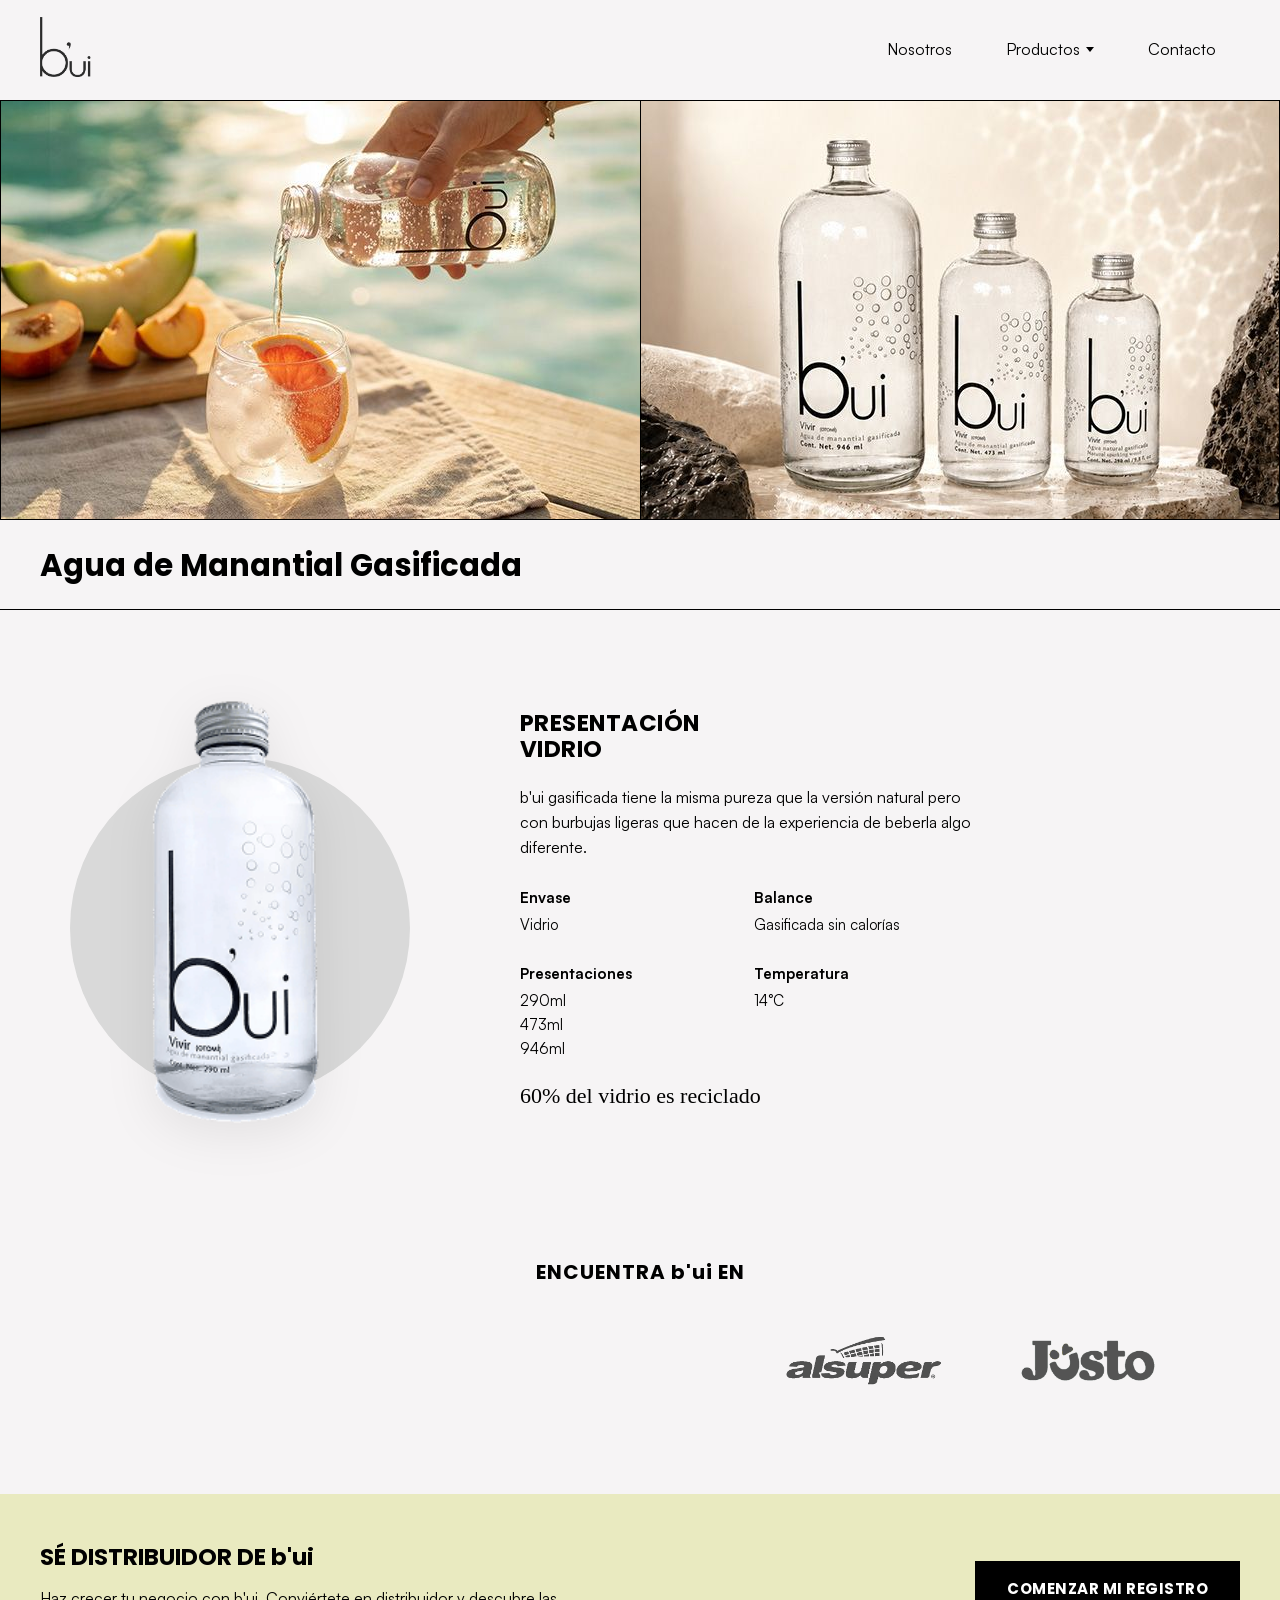
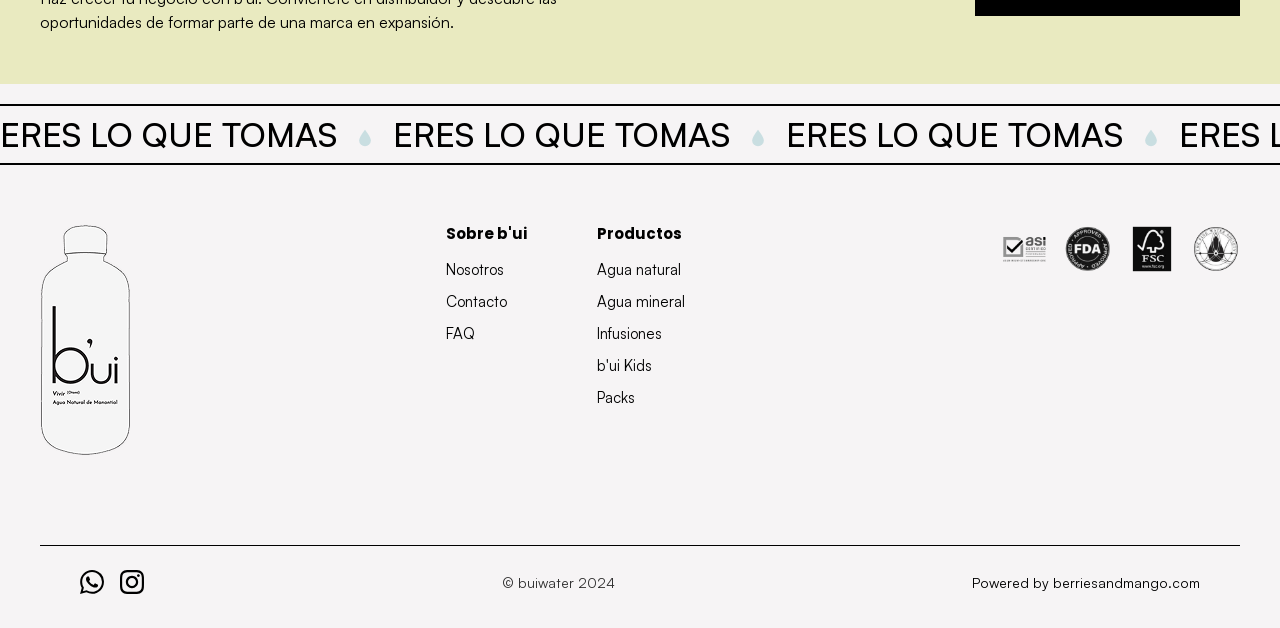
==== agua-gasificada.html @ 542ae2e7 "Show Sobre b'ui tasting-note photos side by side in portrait on mobile The two 2:3 photos were stack" ====
<!DOCTYPE html>
<html lang="es">
<head>
    <meta charset="UTF-8">
    <meta name="viewport" content="width=device-width, initial-scale=1.0">
    <title>AGUA DE MANANTIAL GASIFICADA | B'UI</title>

    <meta name="description" content="Agua de manantial gasificada b'ui: la misma pureza que la versión natural, con burbujas ligeras.">
    <meta name="author" content="Rodney Parker">

    <link rel="icon" href="./favicon.ico" sizes="any">
    <link rel="icon" type="image/png" href="./favicon.png" sizes="32x32">
    <link rel="apple-touch-icon" href="./apple-touch-icon.png">
    <link rel="preconnect" href="https://fonts.googleapis.com">
    <link rel="preconnect" href="https://fonts.gstatic.com" crossorigin>
    <link rel="stylesheet" href="https://fonts.googleapis.com/css2?family=Josefin+Sans:wght@400;500;600;700&family=Poppins:wght@400;500;600;700&family=Homemade+Apple&display=swap">
    <link rel="stylesheet" href="styles.css?v=20261008b">
    <script src="assets/scripts/index.js" defer></script>
    <script src="assets/scripts/preload-media.js" defer></script>
    <script src="assets/scripts/reveal.js" defer></script>
    <script src="assets/scripts/forms.js" defer></script>
    <script src="assets/scripts/product-page.js" defer></script>
</head>
<body data-product="agua-gasificada">
    <header class="header">
        <div class="header__content">
            <div class="header__left">
                <a href="index.html"><img src="assets/images/logo.png" alt="BUI Logo" class="header__logo"></a>
            </div>
            <nav class="header__nav">
                <ul class="header__nav-list">
                    <li class="header__nav-item"><a href="sobre-bui.html" class="header__nav-link">Nosotros</a></li>
                    <li class="header__nav-item header__nav-item--dropdown">
                        <button type="button" class="header__nav-link header__nav-link--dropdown" aria-expanded="false" aria-haspopup="true" aria-controls="productos-submenu">
                            Productos
                            <span class="header__nav-caret" aria-hidden="true"></span>
                        </button>
                        <ul class="header__submenu" id="productos-submenu">
                            <li class="header__submenu-item">
                                <a href="agua-natural.html" class="header__submenu-link">Agua natural</a>
                            </li>
                            <li class="header__submenu-item">
                                <a href="agua-gasificada.html" class="header__submenu-link">Agua gasificada</a>
                            </li>
                            <li class="header__submenu-item">
                                <a href="infusiones.html" class="header__submenu-link">Infusiones</a>
                            </li>
                            <li class="header__submenu-item">
                                <a href="kids.html" class="header__submenu-link">b'ui Kids</a>
                            </li>
                            <li class="header__submenu-item">
                                <a href="packs.html" class="header__submenu-link">Packs</a>
                            </li>
                        </ul>
                    </li>
                    <li class="header__nav-item"><a href="contacto.html" class="header__nav-link">Contacto</a></li>
                </ul>
                <button class="header__hamburger" aria-label="Toggle menu">
                    <span class="header__hamburger-line"></span>
                    <span class="header__hamburger-line"></span>
                    <span class="header__hamburger-line"></span>
                </button>
            </nav>
            <div class="header__right">
                <button class="header__language-switcher">
                    <span class="header__flag">🇪🇸</span>
                    <span class="header__lang-text">ESP</span>
                </button>
            </div>
        </div>
    </header>

    <section class="producto-hero producto-hero--equal">
        <div class="producto-hero__panel">
            <img src="assets/images/agua-gasificada-hero-1.jpg" alt="Burbujas de agua gasificada b'ui" class="producto-hero__image" fetchpriority="high" decoding="async">
        </div>
        <div class="producto-hero__panel producto-hero__panel--right">
            <img src="assets/images/agua-gasificada-hero-2.jpg" alt="Botella b'ui agua gasificada sobre roca" class="producto-hero__image">
        </div>
    </section>

    <div class="producto-titlebar">
        <h1 class="producto-titlebar__title">Agua de Manantial Gasificada</h1>
    </div>

    <!-- Tabs only rendered when product has 2+ presentaciones in JSON -->
    <div class="producto-tabs" role="tablist" aria-label="Presentaciones" hidden></div>

    <section class="producto-presentacion" data-product="agua-gasificada">
        <div class="producto-presentacion__media">
            <div class="producto-presentacion__circle" aria-hidden="true"></div>
            <img src="assets/images/agua-gasificada.png" alt="Botella b'ui agua gasificada" class="producto-presentacion__image">
        </div>
        <div class="producto-presentacion__content">
            <h2 class="producto-presentacion__title">Presentación<br>Vidrio</h2>
            <div data-presentacion-paragraphs>
                <p class="producto-presentacion__paragraph">b'ui gasificada tiene la misma pureza que la versión natural pero con burbujas ligeras que hacen de la experiencia de beberla algo diferente.</p>
            </div>
            <div class="producto-presentacion__specs" data-presentacion-specs>
                <div>
                    <p class="producto-presentacion__spec-label">Envase</p>
                    <p class="producto-presentacion__spec-value">Vidrio</p>
                </div>
                <div>
                    <p class="producto-presentacion__spec-label">Balance</p>
                    <p class="producto-presentacion__spec-value">Gasificada sin calorías</p>
                </div>
                <div>
                    <p class="producto-presentacion__spec-label">Presentaciones</p>
                    <p class="producto-presentacion__spec-value">290ml<br>473ml<br>946ml</p>
                </div>
                <div>
                    <p class="producto-presentacion__spec-label">Temperatura</p>
                    <p class="producto-presentacion__spec-value">14°C</p>
                </div>
            </div>
            <p class="producto-presentacion__note">60% del vidrio es reciclado</p>
        </div>
    </section>

    <section class="producto-encuentra">
        <h2 class="producto-encuentra__title">Encuentra <span class="bui-lowercase">b'ui</span> en</h2>
        <div class="producto-encuentra__logos">
            </div>
    </section>

    <section class="distribuidor">
        <div class="distribuidor__content">
            <div class="distribuidor__text">
                <h2 class="distribuidor__title">SÉ DISTRIBUIDOR DE b'ui</h2>
                <p class="distribuidor__subtitle">Haz crecer tu negocio con b'ui. Conviértete en distribuidor y descubre las oportunidades de formar parte de una marca en expansión.</p>
            </div>
            <button type="button" class="distribuidor__button" data-open-distribuidor>COMENZAR MI REGISTRO</button>
        </div>
    </section>

    <div class="distribuidor-panel" id="distribuidorPanel" aria-hidden="true">
        <div class="distribuidor-panel__backdrop" data-close-distribuidor></div>
        <div class="distribuidor-panel__sheet" role="dialog" aria-modal="true">
            <button type="button" class="distribuidor-panel__close" data-close-distribuidor aria-label="Cerrar">
                <svg width="24" height="24" viewBox="0 0 24 24" fill="none" aria-hidden="true">
                    <path d="M6 6l12 12M18 6L6 18" stroke="currentColor" stroke-width="1.5" stroke-linecap="round"/>
                </svg>
            </button>
            <section class="sobre-distribuidor" id="contacto">
                <div class="sobre-distribuidor__content">
                    <div class="sobre-distribuidor__text">
                        <p class="sobre-distribuidor__paragraph">Envía este formulario y un miembro de nuestro equipo te contactará.</p>
                    </div>
                    <form class="sobre-distribuidor__form" data-form-type="distribuidor" action="/api/contact" method="POST">
                        <div class="sobre-distribuidor__field sobre-distribuidor__field--trap" aria-hidden="true">
                            <label for="distribuidorWebsite">No llenar</label>
                            <input type="text" id="distribuidorWebsite" name="website" tabindex="-1" autocomplete="off">
                        </div>
                        <div class="sobre-distribuidor__form-grid">
                            <div class="sobre-distribuidor__field">
                                <input type="text" placeholder="Nombre" name="nombre" required>
                            </div>
                            <div class="sobre-distribuidor__field">
                                <input type="text" placeholder="Apellido" name="apellido">
                            </div>
                            <div class="sobre-distribuidor__field">
                                <input type="tel" placeholder="Teléfono" name="telefono">
                            </div>
                            <div class="sobre-distribuidor__field">
                                <input type="email" placeholder="Correo Electrónico" name="correo" required>
                            </div>
                            <div class="sobre-distribuidor__field sobre-distribuidor__field--full">
                                <input type="text" placeholder="Nombre de tu empresa" name="empresa">
                            </div>
                            <div class="sobre-distribuidor__field sobre-distribuidor__field--full">
                                <textarea placeholder="Mensaje" name="mensaje" rows="1"></textarea>
                            </div>
                        </div>
                        <button type="submit" class="sobre-distribuidor__submit">ENVIAR</button>
                        <p class="sobre-distribuidor__status" role="status" aria-live="polite"></p>
                    </form>
                </div>
            </section>
        </div>
    </div>

    <section class="marquee">
        <div class="marquee__content">
            <span class="marquee__text">ERES LO QUE TOMAS<span class="marquee__sep"><svg class="marquee__drop" viewBox="0 0 24 24" aria-hidden="true" focusable="false"><path d="M12 2C12 2 5 10.5 5 15a7 7 0 0 0 14 0C19 10.5 12 2 12 2z"/></svg></span>ERES LO QUE TOMAS<span class="marquee__sep"><svg class="marquee__drop" viewBox="0 0 24 24" aria-hidden="true" focusable="false"><path d="M12 2C12 2 5 10.5 5 15a7 7 0 0 0 14 0C19 10.5 12 2 12 2z"/></svg></span>ERES LO QUE TOMAS<span class="marquee__sep"><svg class="marquee__drop" viewBox="0 0 24 24" aria-hidden="true" focusable="false"><path d="M12 2C12 2 5 10.5 5 15a7 7 0 0 0 14 0C19 10.5 12 2 12 2z"/></svg></span>ERES LO QUE TOMAS<span class="marquee__sep"><svg class="marquee__drop" viewBox="0 0 24 24" aria-hidden="true" focusable="false"><path d="M12 2C12 2 5 10.5 5 15a7 7 0 0 0 14 0C19 10.5 12 2 12 2z"/></svg></span>ERES LO QUE TOMAS<span class="marquee__sep"><svg class="marquee__drop" viewBox="0 0 24 24" aria-hidden="true" focusable="false"><path d="M12 2C12 2 5 10.5 5 15a7 7 0 0 0 14 0C19 10.5 12 2 12 2z"/></svg></span>ERES LO QUE TOMAS<span class="marquee__sep"><svg class="marquee__drop" viewBox="0 0 24 24" aria-hidden="true" focusable="false"><path d="M12 2C12 2 5 10.5 5 15a7 7 0 0 0 14 0C19 10.5 12 2 12 2z"/></svg></span></span>
            <span class="marquee__text">ERES LO QUE TOMAS<span class="marquee__sep"><svg class="marquee__drop" viewBox="0 0 24 24" aria-hidden="true" focusable="false"><path d="M12 2C12 2 5 10.5 5 15a7 7 0 0 0 14 0C19 10.5 12 2 12 2z"/></svg></span>ERES LO QUE TOMAS<span class="marquee__sep"><svg class="marquee__drop" viewBox="0 0 24 24" aria-hidden="true" focusable="false"><path d="M12 2C12 2 5 10.5 5 15a7 7 0 0 0 14 0C19 10.5 12 2 12 2z"/></svg></span>ERES LO QUE TOMAS<span class="marquee__sep"><svg class="marquee__drop" viewBox="0 0 24 24" aria-hidden="true" focusable="false"><path d="M12 2C12 2 5 10.5 5 15a7 7 0 0 0 14 0C19 10.5 12 2 12 2z"/></svg></span>ERES LO QUE TOMAS<span class="marquee__sep"><svg class="marquee__drop" viewBox="0 0 24 24" aria-hidden="true" focusable="false"><path d="M12 2C12 2 5 10.5 5 15a7 7 0 0 0 14 0C19 10.5 12 2 12 2z"/></svg></span>ERES LO QUE TOMAS<span class="marquee__sep"><svg class="marquee__drop" viewBox="0 0 24 24" aria-hidden="true" focusable="false"><path d="M12 2C12 2 5 10.5 5 15a7 7 0 0 0 14 0C19 10.5 12 2 12 2z"/></svg></span>ERES LO QUE TOMAS<span class="marquee__sep"><svg class="marquee__drop" viewBox="0 0 24 24" aria-hidden="true" focusable="false"><path d="M12 2C12 2 5 10.5 5 15a7 7 0 0 0 14 0C19 10.5 12 2 12 2z"/></svg></span></span>
        </div>
    </section>

    <footer class="footer">
        <div class="footer__grid">
            <div class="footer__bottle">
                <a href="index.html" aria-label="Ir al inicio"><img src="assets/images/botella.png" alt="BUI Water Bottle" class="footer__bottle-image"></a>
            </div>

            <div class="footer__nav-container">
                <div class="footer__nav-col">
                    <h4 class="footer__nav-heading">Sobre b'ui</h4>
                    <nav class="footer__nav">
                        <a href="sobre-bui.html" class="footer__nav-link">Nosotros</a>
                        <a href="contacto.html" class="footer__nav-link">Contacto</a>
                        <a href="contacto.html#faq" class="footer__nav-link">FAQ</a>
                    </nav>
                </div>
                <div class="footer__nav-col">
                    <h4 class="footer__nav-heading">Productos</h4>
                    <nav class="footer__nav">
                        <a href="agua-natural.html" class="footer__nav-link">Agua natural</a>
                        <a href="agua-gasificada.html" class="footer__nav-link">Agua mineral</a>
                        <a href="infusiones.html" class="footer__nav-link">Infusiones</a>
                        <a href="kids.html" class="footer__nav-link">b'ui Kids</a>
                        <a href="packs.html" class="footer__nav-link">Packs</a>
                    </nav>
                </div>
            </div>

            <div class="footer__gallery-container">
                <div class="footer__gallery">
                    <img src="assets/images/asi.png" alt="Logotipo ASI" class="footer__gallery-image">
                    <img src="assets/images/fda.png" alt="Logotipo FDA" class="footer__gallery-image">
                    <img src="assets/images/fsc.png" alt="Logotipo FSC" class="footer__gallery-image">
                    <img src="assets/images/fws.png" alt="Logotipo fws" class="footer__gallery-image">
                </div>
            </div>

            <div class="footer__bottom">
                <div class="footer__social">
                    <a href="https://wa.me/525610151213" class="footer__social-link" aria-label="WhatsApp">
                        <svg class="footer__social-icon" viewBox="0 0 24 24" fill="currentColor">
                            <path d="M17.472 14.382c-.297-.149-1.758-.867-2.03-.967-.273-.099-.471-.148-.67.15-.197.297-.767.966-.94 1.164-.173.199-.347.223-.644.075-.297-.15-1.255-.463-2.39-1.475-.883-.788-1.48-1.761-1.653-2.059-.173-.297-.018-.458.13-.606.134-.133.298-.347.446-.52.149-.174.198-.298.298-.497.099-.198.05-.371-.025-.52-.075-.149-.669-1.612-.916-2.207-.242-.579-.487-.5-.669-.51-.173-.008-.371-.01-.57-.01-.198 0-.52.074-.792.372-.272.297-1.04 1.016-1.04 2.479 0 1.462 1.065 2.875 1.213 3.074.149.198 2.096 3.2 5.077 4.487.709.306 1.262.489 1.694.625.712.227 1.36.195 1.871.118.571-.085 1.758-.719 2.006-1.413.248-.694.248-1.289.173-1.413-.074-.124-.272-.198-.57-.347m-5.421 7.403h-.004a9.87 9.87 0 01-5.031-1.378l-.361-.214-3.741.982.998-3.648-.235-.374a9.86 9.86 0 01-1.51-5.26c.001-5.45 4.436-9.884 9.888-9.884 2.64 0 5.122 1.03 6.988 2.898a9.825 9.825 0 012.893 6.994c-.003 5.45-4.437 9.884-9.885 9.884m8.413-18.297A11.815 11.815 0 0012.05 0C5.495 0 .16 5.335.157 11.892c0 2.096.547 4.142 1.588 5.945L.057 24l6.305-1.654a11.882 11.882 0 005.683 1.448h.005c6.554 0 11.89-5.335 11.893-11.893A11.821 11.821 0 0020.905 3.488"/>
                        </svg>
                    </a>
                    <a href="https://instagram.com/buiwater" class="footer__social-link" aria-label="Instagram">
                        <svg class="footer__social-icon" viewBox="0 0 24 24" fill="currentColor">
                            <path d="M12 2.163c3.204 0 3.584.012 4.85.07 3.252.148 4.771 1.691 4.919 4.919.058 1.265.069 1.645.069 4.849 0 3.205-.012 3.584-.069 4.849-.149 3.225-1.664 4.771-4.919 4.919-1.266.058-1.644.07-4.85.07-3.204 0-3.584-.012-4.849-.07-3.26-.149-4.771-1.699-4.919-4.92-.058-1.265-.07-1.644-.07-4.849 0-3.204.013-3.583.07-4.849.149-3.227 1.664-4.771 4.919-4.919 1.266-.057 1.645-.069 4.849-.069zm0-2.163c-3.259 0-3.667.014-4.947.072-4.358.2-6.78 2.618-6.98 6.98-.059 1.281-.073 1.689-.073 4.948 0 3.259.014 3.668.072 4.948.2 4.358 2.618 6.78 6.98 6.98 1.281.058 1.689.072 4.948.072 3.259 0 3.668-.014 4.948-.072 4.354-.2 6.782-2.618 6.979-6.98.059-1.28.073-1.689.073-4.948 0-3.259-.014-3.667-.072-4.947-.196-4.354-2.617-6.78-6.979-6.98-1.281-.059-1.69-.073-4.949-.073zm0 5.838c-3.403 0-6.162 2.759-6.162 6.162s2.759 6.163 6.162 6.163 6.162-2.759 6.162-6.163c0-3.403-2.759-6.162-6.162-6.162zm0 10.162c-2.209 0-4-1.79-4-4 0-2.209 1.791-4 4-4s4 1.791 4 4c0 2.21-1.791 4-4 4zm6.406-11.845c-.796 0-1.441.645-1.441 1.44s.645 1.44 1.441 1.44c.795 0 1.439-.645 1.439-1.44s-.644-1.44-1.439-1.44z"/>
                        </svg>
                    </a>
                </div>
                <span class="footer__copyright">© buiwater 2024</span>
                <a href="https://berriesandmango.com" class="footer__privacy-link" target="_blank" rel="noopener">Powered by berriesandmango.com</a>
            </div>
        </div>
    </footer>

</body>
</html>
---- styles.css ----
@import url("assets/fonts/fonts.css?v=20261008b");
@import url("assets/blocks/loader.css?v=20261008b");
@import url("assets/blocks/page.css?v=20261008b");
@import url("assets/blocks/header.css?v=20261008b");
@import url("assets/blocks/hero.css?v=20261008b");
@import url("assets/blocks/marquee.css?v=20261008b");
@import url("assets/blocks/presentaciones.css?v=20261008b");
@import url("assets/blocks/categorias.css?v=20261008b");
@import url("assets/blocks/conoce.css?v=20261008b");
@import url("assets/blocks/propiedades.css?v=20261008b");
@import url("assets/blocks/productos.css?v=20261008b");
@import url("assets/blocks/showcase.css?v=20261008b");
@import url("assets/blocks/encuentra.css?v=20261008b");
@import url("assets/blocks/distribuidor.css?v=20261008b");
@import url("assets/blocks/tagline.css?v=20261008b");
@import url("assets/blocks/sobre.css?v=20261008b");
@import url("assets/blocks/producto.css?v=20261008b");
@import url("assets/blocks/kids.css?v=20261008b");
@import url("assets/blocks/contacto.css?v=20261008b");
@import url("assets/blocks/footer.css?v=20261008b");
/* Load last: titles Poppins, body/UI Josefin (menu) */
@import url("assets/blocks/typography.css?v=20261008b");
@import url("assets/blocks/reveal.css?v=20261008b");
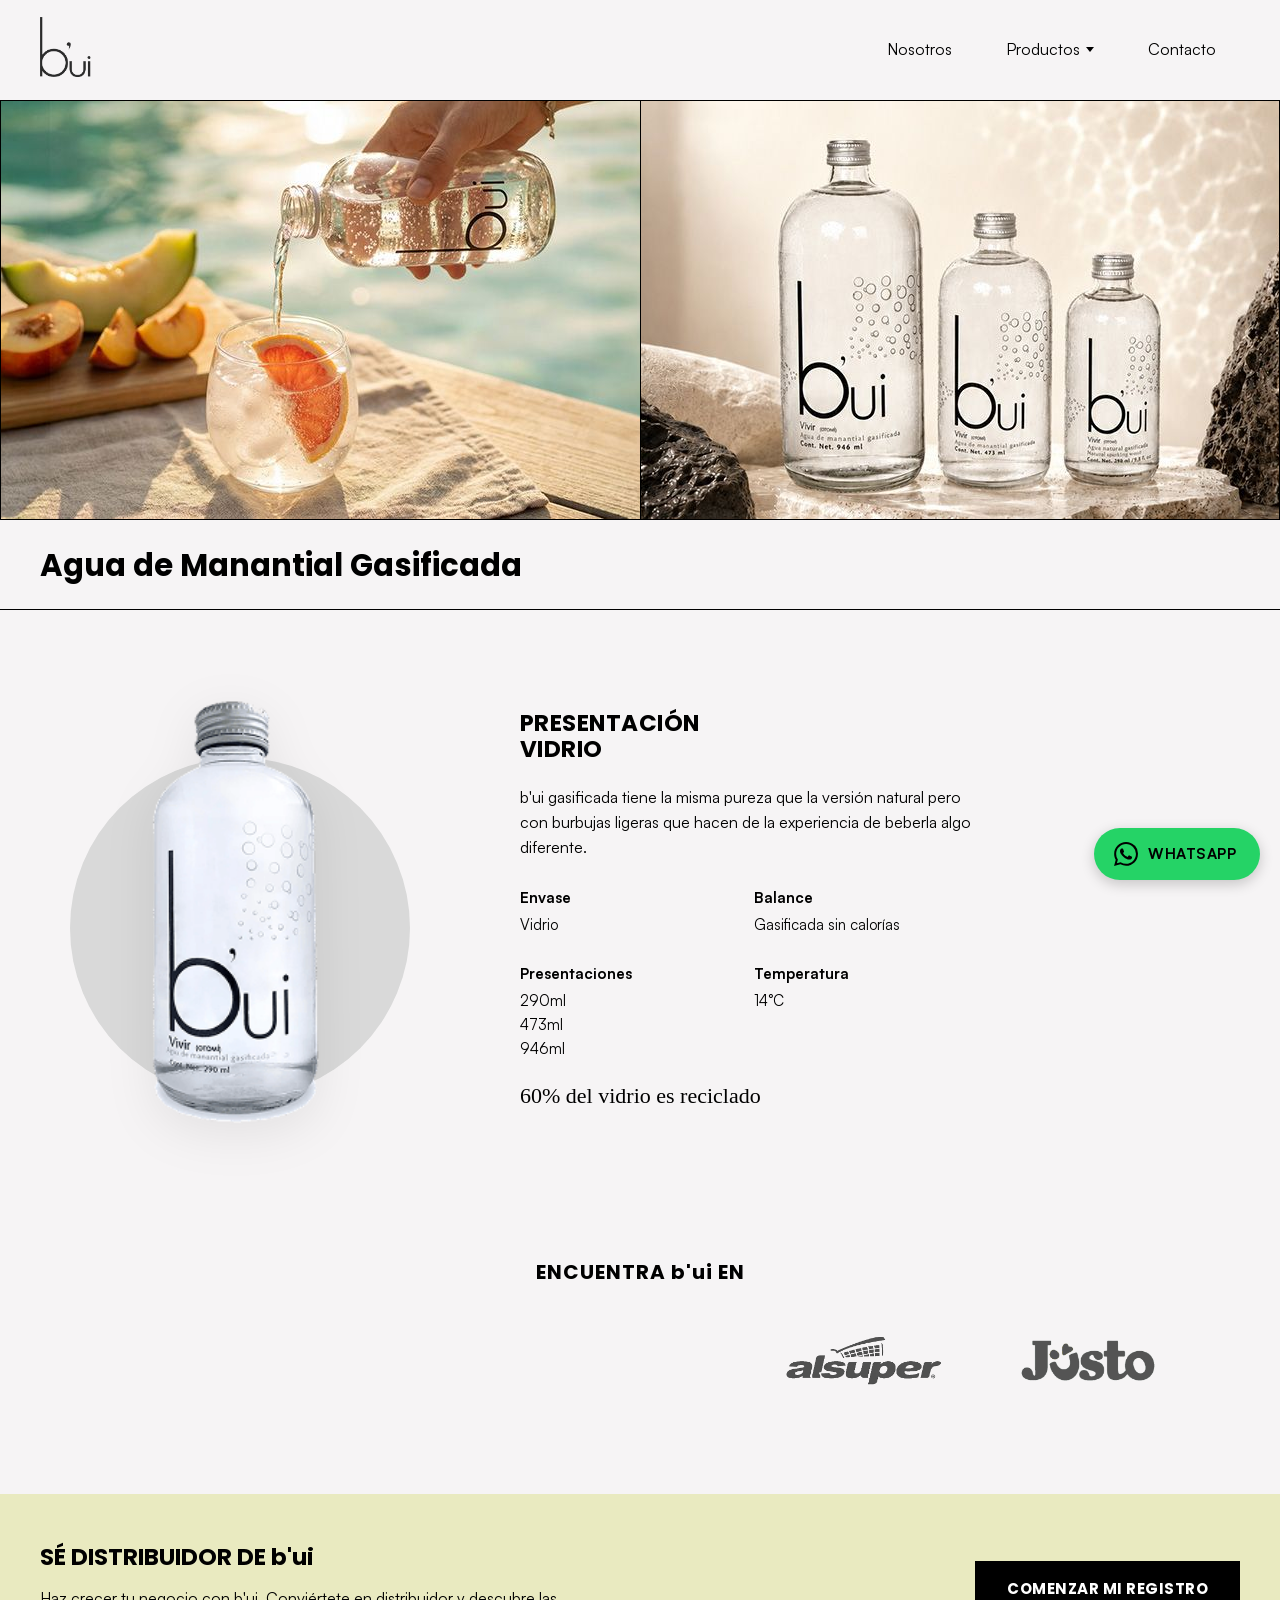
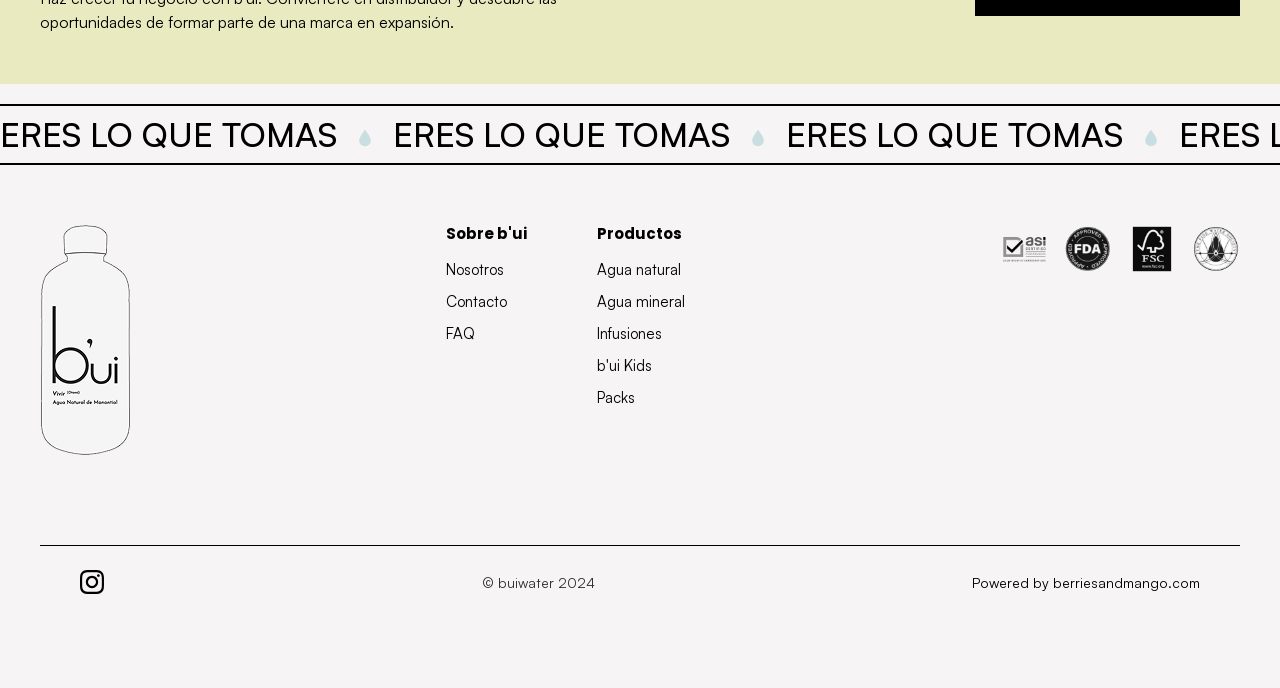
==== commit 4e8f03f1: "Add floating WhatsApp button on all pages, drop it from the footer Round on mobile (<=768px), pill-s" ====
--- a/agua-gasificada.html
+++ b/agua-gasificada.html
@@ -14,7 +14,7 @@
     <link rel="preconnect" href="https://fonts.googleapis.com">
     <link rel="preconnect" href="https://fonts.gstatic.com" crossorigin>
     <link rel="stylesheet" href="https://fonts.googleapis.com/css2?family=Josefin+Sans:wght@400;500;600;700&family=Poppins:wght@400;500;600;700&family=Homemade+Apple&display=swap">
-    <link rel="stylesheet" href="styles.css?v=20261008b">
+    <link rel="stylesheet" href="styles.css?v=20261008e">
     <script src="assets/scripts/index.js" defer></script>
     <script src="assets/scripts/preload-media.js" defer></script>
     <script src="assets/scripts/reveal.js" defer></script>
@@ -225,11 +225,6 @@
 
             <div class="footer__bottom">
                 <div class="footer__social">
-                    <a href="https://wa.me/525610151213" class="footer__social-link" aria-label="WhatsApp">
-                        <svg class="footer__social-icon" viewBox="0 0 24 24" fill="currentColor">
-                            <path d="M17.472 14.382c-.297-.149-1.758-.867-2.03-.967-.273-.099-.471-.148-.67.15-.197.297-.767.966-.94 1.164-.173.199-.347.223-.644.075-.297-.15-1.255-.463-2.39-1.475-.883-.788-1.48-1.761-1.653-2.059-.173-.297-.018-.458.13-.606.134-.133.298-.347.446-.52.149-.174.198-.298.298-.497.099-.198.05-.371-.025-.52-.075-.149-.669-1.612-.916-2.207-.242-.579-.487-.5-.669-.51-.173-.008-.371-.01-.57-.01-.198 0-.52.074-.792.372-.272.297-1.04 1.016-1.04 2.479 0 1.462 1.065 2.875 1.213 3.074.149.198 2.096 3.2 5.077 4.487.709.306 1.262.489 1.694.625.712.227 1.36.195 1.871.118.571-.085 1.758-.719 2.006-1.413.248-.694.248-1.289.173-1.413-.074-.124-.272-.198-.57-.347m-5.421 7.403h-.004a9.87 9.87 0 01-5.031-1.378l-.361-.214-3.741.982.998-3.648-.235-.374a9.86 9.86 0 01-1.51-5.26c.001-5.45 4.436-9.884 9.888-9.884 2.64 0 5.122 1.03 6.988 2.898a9.825 9.825 0 012.893 6.994c-.003 5.45-4.437 9.884-9.885 9.884m8.413-18.297A11.815 11.815 0 0012.05 0C5.495 0 .16 5.335.157 11.892c0 2.096.547 4.142 1.588 5.945L.057 24l6.305-1.654a11.882 11.882 0 005.683 1.448h.005c6.554 0 11.89-5.335 11.893-11.893A11.821 11.821 0 0020.905 3.488"/>
-                        </svg>
-                    </a>
                     <a href="https://instagram.com/buiwater" class="footer__social-link" aria-label="Instagram">
                         <svg class="footer__social-icon" viewBox="0 0 24 24" fill="currentColor">
                             <path d="M12 2.163c3.204 0 3.584.012 4.85.07 3.252.148 4.771 1.691 4.919 4.919.058 1.265.069 1.645.069 4.849 0 3.205-.012 3.584-.069 4.849-.149 3.225-1.664 4.771-4.919 4.919-1.266.058-1.644.07-4.85.07-3.204 0-3.584-.012-4.849-.07-3.26-.149-4.771-1.699-4.919-4.92-.058-1.265-.07-1.644-.07-4.849 0-3.204.013-3.583.07-4.849.149-3.227 1.664-4.771 4.919-4.919 1.266-.057 1.645-.069 4.849-.069zm0-2.163c-3.259 0-3.667.014-4.947.072-4.358.2-6.78 2.618-6.98 6.98-.059 1.281-.073 1.689-.073 4.948 0 3.259.014 3.668.072 4.948.2 4.358 2.618 6.78 6.98 6.98 1.281.058 1.689.072 4.948.072 3.259 0 3.668-.014 4.948-.072 4.354-.2 6.782-2.618 6.979-6.98.059-1.28.073-1.689.073-4.948 0-3.259-.014-3.667-.072-4.947-.196-4.354-2.617-6.78-6.979-6.98-1.281-.059-1.69-.073-4.949-.073zm0 5.838c-3.403 0-6.162 2.759-6.162 6.162s2.759 6.163 6.162 6.163 6.162-2.759 6.162-6.163c0-3.403-2.759-6.162-6.162-6.162zm0 10.162c-2.209 0-4-1.79-4-4 0-2.209 1.791-4 4-4s4 1.791 4 4c0 2.21-1.791 4-4 4zm6.406-11.845c-.796 0-1.441.645-1.441 1.44s.645 1.44 1.441 1.44c.795 0 1.439-.645 1.439-1.44s-.644-1.44-1.439-1.44z"/>
@@ -242,5 +237,10 @@
         </div>
     </footer>
 
+    <a class="wa-float" href="https://wa.me/525610151213?text=Hola%2C%20me%20gustar%C3%ADa%20recibir%20m%C3%A1s%20informaci%C3%B3n%20sobre%20b%27ui." target="_blank" rel="noopener" aria-label="Escríbenos por WhatsApp">
+        <svg class="wa-float__icon" viewBox="0 0 24 24" fill="currentColor" aria-hidden="true"><path d="M17.472 14.382c-.297-.149-1.758-.867-2.03-.967-.273-.099-.471-.148-.67.15-.197.297-.767.966-.94 1.164-.173.199-.347.223-.644.075-.297-.15-1.255-.463-2.39-1.475-.883-.788-1.48-1.761-1.653-2.059-.173-.297-.018-.458.13-.606.134-.133.298-.347.446-.52.149-.174.198-.298.298-.497.099-.198.05-.371-.025-.52-.075-.149-.669-1.612-.916-2.207-.242-.579-.487-.5-.669-.51-.173-.008-.371-.01-.57-.01-.198 0-.52.074-.792.372-.272.297-1.04 1.016-1.04 2.479 0 1.462 1.065 2.875 1.213 3.074.149.198 2.096 3.2 5.077 4.487.709.306 1.262.489 1.694.625.712.227 1.36.195 1.871.118.571-.085 1.758-.719 2.006-1.413.248-.694.248-1.289.173-1.413-.074-.124-.272-.198-.57-.347m-5.421 7.403h-.004a9.87 9.87 0 01-5.031-1.378l-.361-.214-3.741.982.998-3.648-.235-.374a9.86 9.86 0 01-1.51-5.26c.001-5.45 4.436-9.884 9.888-9.884 2.64 0 5.122 1.03 6.988 2.898a9.825 9.825 0 012.893 6.994c-.003 5.45-4.437 9.884-9.885 9.884m8.413-18.297A11.815 11.815 0 0012.05 0C5.495 0 .16 5.335.157 11.892c0 2.096.547 4.142 1.588 5.945L.057 24l6.305-1.654a11.882 11.882 0 005.683 1.448h.005c6.554 0 11.89-5.335 11.893-11.893A11.821 11.821 0 0020.905 3.488"/></svg>
+        <span class="wa-float__label">WHATSAPP</span>
+    </a>
+
 </body>
 </html>
--- a/styles.css
+++ b/styles.css
@@ -1,24 +1,25 @@
 
-@import url("assets/fonts/fonts.css?v=20261008b");
-@import url("assets/blocks/loader.css?v=20261008b");
-@import url("assets/blocks/page.css?v=20261008b");
-@import url("assets/blocks/header.css?v=20261008b");
-@import url("assets/blocks/hero.css?v=20261008b");
-@import url("assets/blocks/marquee.css?v=20261008b");
-@import url("assets/blocks/presentaciones.css?v=20261008b");
-@import url("assets/blocks/categorias.css?v=20261008b");
-@import url("assets/blocks/conoce.css?v=20261008b");
-@import url("assets/blocks/propiedades.css?v=20261008b");
-@import url("assets/blocks/productos.css?v=20261008b");
-@import url("assets/blocks/showcase.css?v=20261008b");
-@import url("assets/blocks/encuentra.css?v=20261008b");
-@import url("assets/blocks/distribuidor.css?v=20261008b");
-@import url("assets/blocks/tagline.css?v=20261008b");
-@import url("assets/blocks/sobre.css?v=20261008b");
-@import url("assets/blocks/producto.css?v=20261008b");
-@import url("assets/blocks/kids.css?v=20261008b");
-@import url("assets/blocks/contacto.css?v=20261008b");
-@import url("assets/blocks/footer.css?v=20261008b");
+@import url("assets/fonts/fonts.css?v=20261008e");
+@import url("assets/blocks/loader.css?v=20261008e");
+@import url("assets/blocks/page.css?v=20261008e");
+@import url("assets/blocks/header.css?v=20261008e");
+@import url("assets/blocks/hero.css?v=20261008e");
+@import url("assets/blocks/marquee.css?v=20261008e");
+@import url("assets/blocks/presentaciones.css?v=20261008e");
+@import url("assets/blocks/categorias.css?v=20261008e");
+@import url("assets/blocks/conoce.css?v=20261008e");
+@import url("assets/blocks/propiedades.css?v=20261008e");
+@import url("assets/blocks/productos.css?v=20261008e");
+@import url("assets/blocks/showcase.css?v=20261008e");
+@import url("assets/blocks/encuentra.css?v=20261008e");
+@import url("assets/blocks/distribuidor.css?v=20261008e");
+@import url("assets/blocks/tagline.css?v=20261008e");
+@import url("assets/blocks/sobre.css?v=20261008e");
+@import url("assets/blocks/producto.css?v=20261008e");
+@import url("assets/blocks/kids.css?v=20261008e");
+@import url("assets/blocks/contacto.css?v=20261008e");
+@import url("assets/blocks/footer.css?v=20261008e");
 /* Load last: titles Poppins, body/UI Josefin (menu) */
-@import url("assets/blocks/typography.css?v=20261008b");
-@import url("assets/blocks/reveal.css?v=20261008b");
+@import url("assets/blocks/typography.css?v=20261008e");
+@import url("assets/blocks/reveal.css?v=20261008e");
+@import url("assets/blocks/whatsapp.css?v=20261008e");
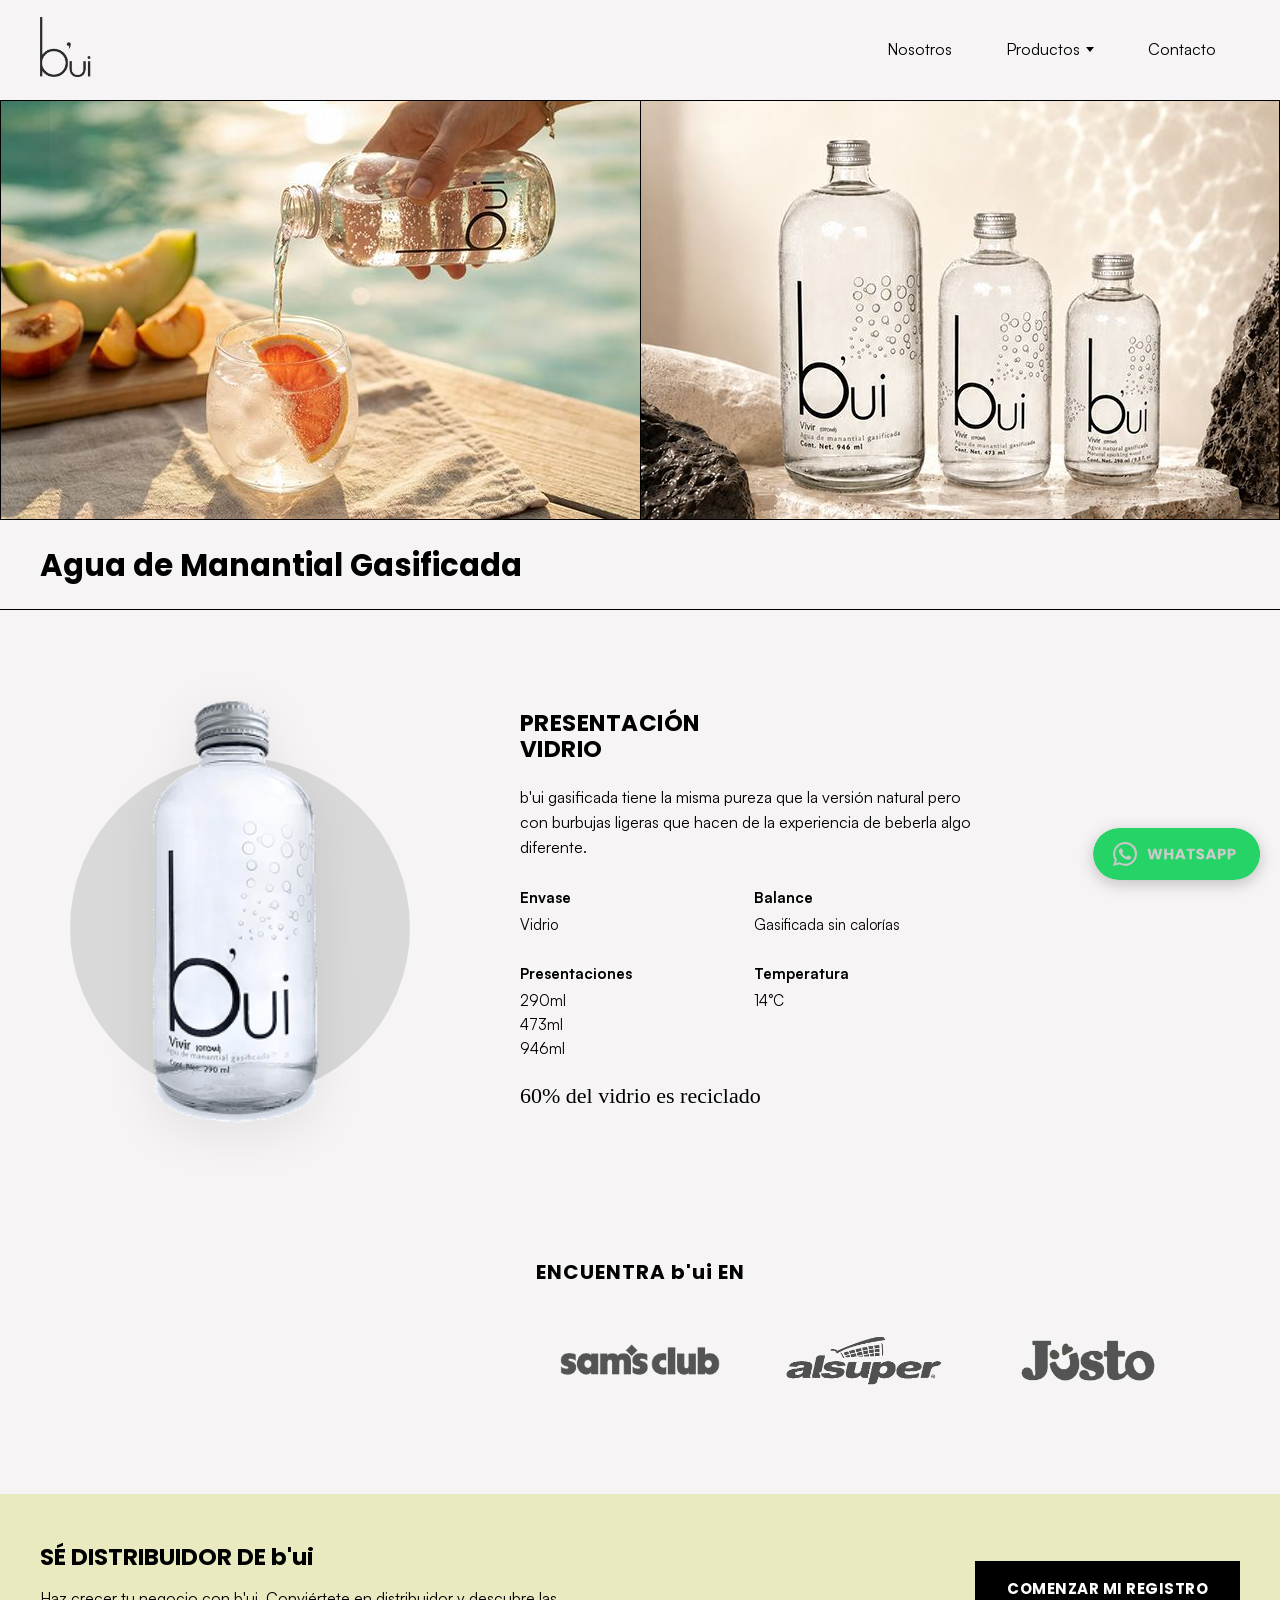
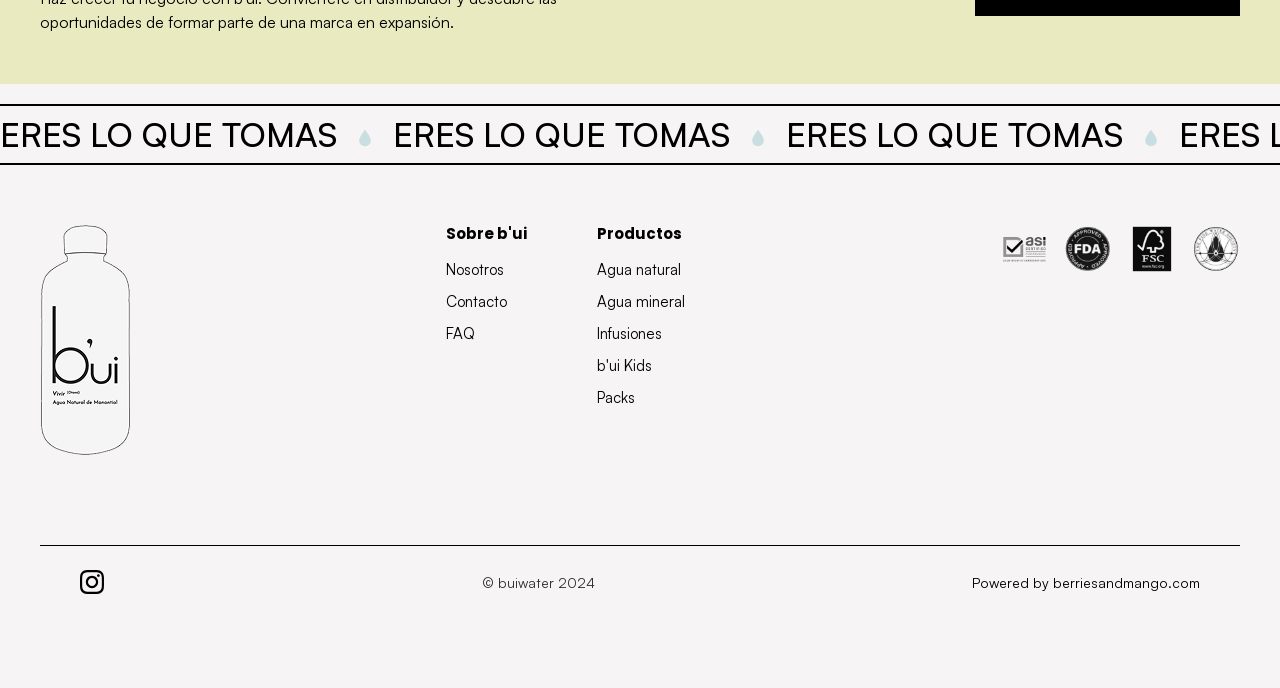
==== commit 6e9e4256: "Make the floating WhatsApp button's logo and label transparent Rebuilt the button as an SVG whose gr" ====
--- a/agua-gasificada.html
+++ b/agua-gasificada.html
@@ -14,7 +14,7 @@
     <link rel="preconnect" href="https://fonts.googleapis.com">
     <link rel="preconnect" href="https://fonts.gstatic.com" crossorigin>
     <link rel="stylesheet" href="https://fonts.googleapis.com/css2?family=Josefin+Sans:wght@400;500;600;700&family=Poppins:wght@400;500;600;700&family=Homemade+Apple&display=swap">
-    <link rel="stylesheet" href="styles.css?v=20261008e">
+    <link rel="stylesheet" href="styles.css?v=20261008f">
     <script src="assets/scripts/index.js" defer></script>
     <script src="assets/scripts/preload-media.js" defer></script>
     <script src="assets/scripts/reveal.js" defer></script>
@@ -238,8 +238,8 @@
     </footer>
 
     <a class="wa-float" href="https://wa.me/525610151213?text=Hola%2C%20me%20gustar%C3%ADa%20recibir%20m%C3%A1s%20informaci%C3%B3n%20sobre%20b%27ui." target="_blank" rel="noopener" aria-label="Escríbenos por WhatsApp">
-        <svg class="wa-float__icon" viewBox="0 0 24 24" fill="currentColor" aria-hidden="true"><path d="M17.472 14.382c-.297-.149-1.758-.867-2.03-.967-.273-.099-.471-.148-.67.15-.197.297-.767.966-.94 1.164-.173.199-.347.223-.644.075-.297-.15-1.255-.463-2.39-1.475-.883-.788-1.48-1.761-1.653-2.059-.173-.297-.018-.458.13-.606.134-.133.298-.347.446-.52.149-.174.198-.298.298-.497.099-.198.05-.371-.025-.52-.075-.149-.669-1.612-.916-2.207-.242-.579-.487-.5-.669-.51-.173-.008-.371-.01-.57-.01-.198 0-.52.074-.792.372-.272.297-1.04 1.016-1.04 2.479 0 1.462 1.065 2.875 1.213 3.074.149.198 2.096 3.2 5.077 4.487.709.306 1.262.489 1.694.625.712.227 1.36.195 1.871.118.571-.085 1.758-.719 2.006-1.413.248-.694.248-1.289.173-1.413-.074-.124-.272-.198-.57-.347m-5.421 7.403h-.004a9.87 9.87 0 01-5.031-1.378l-.361-.214-3.741.982.998-3.648-.235-.374a9.86 9.86 0 01-1.51-5.26c.001-5.45 4.436-9.884 9.888-9.884 2.64 0 5.122 1.03 6.988 2.898a9.825 9.825 0 012.893 6.994c-.003 5.45-4.437 9.884-9.885 9.884m8.413-18.297A11.815 11.815 0 0012.05 0C5.495 0 .16 5.335.157 11.892c0 2.096.547 4.142 1.588 5.945L.057 24l6.305-1.654a11.882 11.882 0 005.683 1.448h.005c6.554 0 11.89-5.335 11.893-11.893A11.821 11.821 0 0020.905 3.488"/></svg>
-        <span class="wa-float__label">WHATSAPP</span>
+        <svg class="wa-float__svg wa-float__svg--pill" width="167.16" height="52" viewBox="0 0 167.16 52" aria-hidden="true" focusable="false"><defs><mask id="waMaskPill" maskUnits="userSpaceOnUse" x="0" y="0" width="167.16" height="52"><rect width="167.16" height="52" rx="26" fill="#fff"/><path transform="translate(20 14)" fill="#000" d="M17.472 14.382c-.297-.149-1.758-.867-2.03-.967-.273-.099-.471-.148-.67.15-.197.297-.767.966-.94 1.164-.173.199-.347.223-.644.075-.297-.15-1.255-.463-2.39-1.475-.883-.788-1.48-1.761-1.653-2.059-.173-.297-.018-.458.13-.606.134-.133.298-.347.446-.52.149-.174.198-.298.298-.497.099-.198.05-.371-.025-.52-.075-.149-.669-1.612-.916-2.207-.242-.579-.487-.5-.669-.51-.173-.008-.371-.01-.57-.01-.198 0-.52.074-.792.372-.272.297-1.04 1.016-1.04 2.479 0 1.462 1.065 2.875 1.213 3.074.149.198 2.096 3.2 5.077 4.487.709.306 1.262.489 1.694.625.712.227 1.36.195 1.871.118.571-.085 1.758-.719 2.006-1.413.248-.694.248-1.289.173-1.413-.074-.124-.272-.198-.57-.347m-5.421 7.403h-.004a9.87 9.87 0 01-5.031-1.378l-.361-.214-3.741.982.998-3.648-.235-.374a9.86 9.86 0 01-1.51-5.26c.001-5.45 4.436-9.884 9.888-9.884 2.64 0 5.122 1.03 6.988 2.898a9.825 9.825 0 012.893 6.994c-.003 5.45-4.437 9.884-9.885 9.884m8.413-18.297A11.815 11.815 0 0012.05 0C5.495 0 .16 5.335.157 11.892c0 2.096.547 4.142 1.588 5.945L.057 24l6.305-1.654a11.882 11.882 0 005.683 1.448h.005c6.554 0 11.89-5.335 11.893-11.893A11.821 11.821 0 0020.905 3.488"/><path transform="translate(54 31.29)" fill="#000" d="M15.42 -10.53 12.67 0H9.57L7.89 -6.93L6.15 0H3.04L0.38 -10.53H3.12L4.63 -2.86L6.51 -10.53H9.33L11.13 -2.86L12.66 -10.53Z M26.33 -10.53V0H23.77V-4.33H19.78V0H17.21V-10.53H19.78V-6.4H23.77V-10.53Z M35.23 -1.86H31.3L30.67 0H27.98L31.8 -10.53H34.77L38.58 0H35.86ZM34.57 -3.84 33.27 -7.69 31.98 -3.84Z M47.8 -10.53V-8.47H45.02V0H42.45V-8.47H39.66V-10.53Z M49.3 -3.15H52.02Q52.09 -2.56 52.43 -2.26Q52.77 -1.95 53.33 -1.95Q53.9 -1.95 54.23 -2.21Q54.56 -2.48 54.56 -2.94Q54.56 -3.33 54.3 -3.58Q54.03 -3.84 53.65 -4Q53.27 -4.17 52.56 -4.38Q51.55 -4.69 50.9 -5.01Q50.25 -5.33 49.79 -5.94Q49.32 -6.55 49.32 -7.54Q49.32 -9.01 50.39 -9.85Q51.45 -10.68 53.16 -10.68Q54.91 -10.68 55.97 -9.85Q57.03 -9.01 57.11 -7.53H54.34Q54.3 -8.04 53.96 -8.33Q53.62 -8.62 53.08 -8.62Q52.61 -8.62 52.33 -8.38Q52.04 -8.13 52.04 -7.67Q52.04 -7.15 52.52 -6.87Q53 -6.58 54.02 -6.25Q55.04 -5.91 55.68 -5.59Q56.31 -5.28 56.78 -4.68Q57.24 -4.08 57.24 -3.13Q57.24 -2.23 56.79 -1.5Q56.33 -0.77 55.46 -0.33Q54.59 0.1 53.41 0.1Q52.25 0.1 51.34 -0.27Q50.42 -0.65 49.87 -1.38Q49.32 -2.11 49.3 -3.15Z M65.88 -1.86H61.95L61.31 0H58.63L62.44 -10.53H65.41L69.22 0H66.5ZM65.22 -3.84 63.91 -7.69 62.62 -3.84Z M75.03 -3.78H73.44V0H70.88V-10.53H75.03Q76.29 -10.53 77.16 -10.09Q78.03 -9.66 78.46 -8.89Q78.9 -8.13 78.9 -7.14Q78.9 -6.22 78.48 -5.47Q78.06 -4.71 77.19 -4.25Q76.32 -3.78 75.03 -3.78ZM76.29 -7.14Q76.29 -7.77 75.93 -8.11Q75.57 -8.46 74.83 -8.46H73.44V-5.82H74.83Q75.57 -5.82 75.93 -6.16Q76.29 -6.51 76.29 -7.14Z M84.89 -3.78H83.3V0H80.73V-10.53H84.89Q86.15 -10.53 87.02 -10.09Q87.89 -9.66 88.32 -8.89Q88.76 -8.13 88.76 -7.14Q88.76 -6.22 88.34 -5.47Q87.92 -4.71 87.05 -4.25Q86.18 -3.78 84.89 -3.78ZM86.15 -7.14Q86.15 -7.77 85.79 -8.11Q85.43 -8.46 84.69 -8.46H83.3V-5.82H84.69Q85.43 -5.82 85.79 -6.16Q86.15 -6.51 86.15 -7.14Z"/></mask></defs><rect class="wa-float__shape" width="167.16" height="52" rx="26" mask="url(#waMaskPill)"/></svg>
+        <svg class="wa-float__svg wa-float__svg--round" width="56" height="56" viewBox="0 0 56 56" aria-hidden="true" focusable="false"><defs><mask id="waMaskRound" maskUnits="userSpaceOnUse" x="0" y="0" width="56" height="56"><circle cx="28" cy="28" r="28" fill="#fff"/><path transform="translate(13 13) scale(1.25)" fill="#000" d="M17.472 14.382c-.297-.149-1.758-.867-2.03-.967-.273-.099-.471-.148-.67.15-.197.297-.767.966-.94 1.164-.173.199-.347.223-.644.075-.297-.15-1.255-.463-2.39-1.475-.883-.788-1.48-1.761-1.653-2.059-.173-.297-.018-.458.13-.606.134-.133.298-.347.446-.52.149-.174.198-.298.298-.497.099-.198.05-.371-.025-.52-.075-.149-.669-1.612-.916-2.207-.242-.579-.487-.5-.669-.51-.173-.008-.371-.01-.57-.01-.198 0-.52.074-.792.372-.272.297-1.04 1.016-1.04 2.479 0 1.462 1.065 2.875 1.213 3.074.149.198 2.096 3.2 5.077 4.487.709.306 1.262.489 1.694.625.712.227 1.36.195 1.871.118.571-.085 1.758-.719 2.006-1.413.248-.694.248-1.289.173-1.413-.074-.124-.272-.198-.57-.347m-5.421 7.403h-.004a9.87 9.87 0 01-5.031-1.378l-.361-.214-3.741.982.998-3.648-.235-.374a9.86 9.86 0 01-1.51-5.26c.001-5.45 4.436-9.884 9.888-9.884 2.64 0 5.122 1.03 6.988 2.898a9.825 9.825 0 012.893 6.994c-.003 5.45-4.437 9.884-9.885 9.884m8.413-18.297A11.815 11.815 0 0012.05 0C5.495 0 .16 5.335.157 11.892c0 2.096.547 4.142 1.588 5.945L.057 24l6.305-1.654a11.882 11.882 0 005.683 1.448h.005c6.554 0 11.89-5.335 11.893-11.893A11.821 11.821 0 0020.905 3.488"/></mask></defs><circle class="wa-float__shape" cx="28" cy="28" r="28" mask="url(#waMaskRound)"/></svg>
     </a>
 
 </body>
--- a/styles.css
+++ b/styles.css
@@ -1,25 +1,25 @@
 
-@import url("assets/fonts/fonts.css?v=20261008e");
-@import url("assets/blocks/loader.css?v=20261008e");
-@import url("assets/blocks/page.css?v=20261008e");
-@import url("assets/blocks/header.css?v=20261008e");
-@import url("assets/blocks/hero.css?v=20261008e");
-@import url("assets/blocks/marquee.css?v=20261008e");
-@import url("assets/blocks/presentaciones.css?v=20261008e");
-@import url("assets/blocks/categorias.css?v=20261008e");
-@import url("assets/blocks/conoce.css?v=20261008e");
-@import url("assets/blocks/propiedades.css?v=20261008e");
-@import url("assets/blocks/productos.css?v=20261008e");
-@import url("assets/blocks/showcase.css?v=20261008e");
-@import url("assets/blocks/encuentra.css?v=20261008e");
-@import url("assets/blocks/distribuidor.css?v=20261008e");
-@import url("assets/blocks/tagline.css?v=20261008e");
-@import url("assets/blocks/sobre.css?v=20261008e");
-@import url("assets/blocks/producto.css?v=20261008e");
-@import url("assets/blocks/kids.css?v=20261008e");
-@import url("assets/blocks/contacto.css?v=20261008e");
-@import url("assets/blocks/footer.css?v=20261008e");
+@import url("assets/fonts/fonts.css?v=20261008f");
+@import url("assets/blocks/loader.css?v=20261008f");
+@import url("assets/blocks/page.css?v=20261008f");
+@import url("assets/blocks/header.css?v=20261008f");
+@import url("assets/blocks/hero.css?v=20261008f");
+@import url("assets/blocks/marquee.css?v=20261008f");
+@import url("assets/blocks/presentaciones.css?v=20261008f");
+@import url("assets/blocks/categorias.css?v=20261008f");
+@import url("assets/blocks/conoce.css?v=20261008f");
+@import url("assets/blocks/propiedades.css?v=20261008f");
+@import url("assets/blocks/productos.css?v=20261008f");
+@import url("assets/blocks/showcase.css?v=20261008f");
+@import url("assets/blocks/encuentra.css?v=20261008f");
+@import url("assets/blocks/distribuidor.css?v=20261008f");
+@import url("assets/blocks/tagline.css?v=20261008f");
+@import url("assets/blocks/sobre.css?v=20261008f");
+@import url("assets/blocks/producto.css?v=20261008f");
+@import url("assets/blocks/kids.css?v=20261008f");
+@import url("assets/blocks/contacto.css?v=20261008f");
+@import url("assets/blocks/footer.css?v=20261008f");
 /* Load last: titles Poppins, body/UI Josefin (menu) */
-@import url("assets/blocks/typography.css?v=20261008e");
-@import url("assets/blocks/reveal.css?v=20261008e");
-@import url("assets/blocks/whatsapp.css?v=20261008e");
+@import url("assets/blocks/typography.css?v=20261008f");
+@import url("assets/blocks/reveal.css?v=20261008f");
+@import url("assets/blocks/whatsapp.css?v=20261008f");
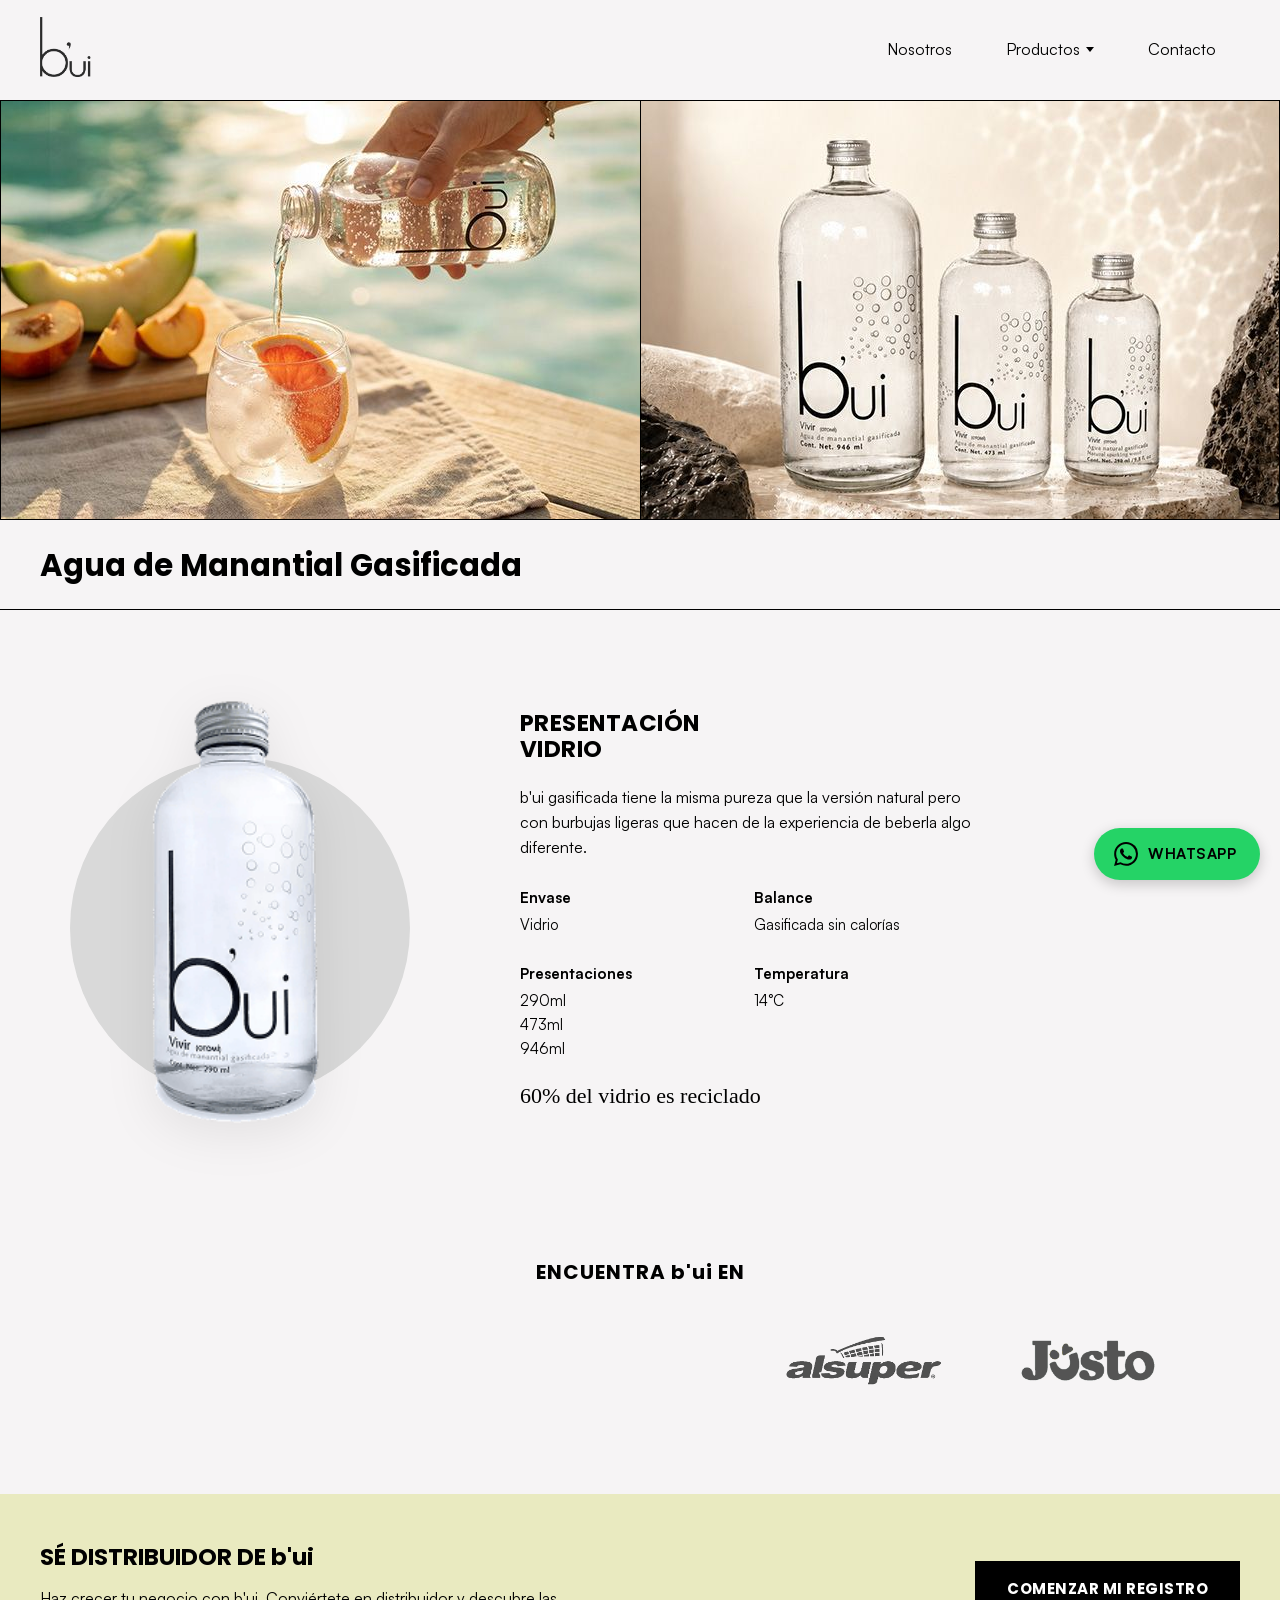
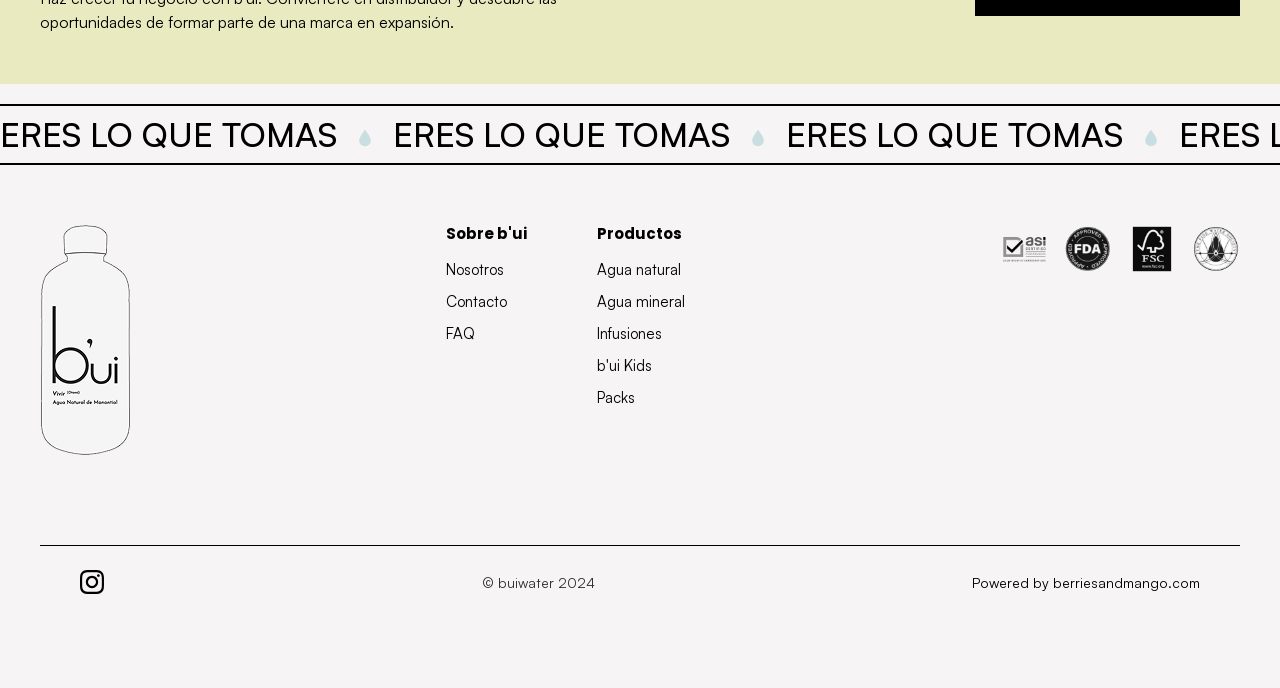
==== commit d6aef79d: "Revert "Make the floating WhatsApp button's logo and label transparent" This reverts commit 6e9e4256" ====
--- a/agua-gasificada.html
+++ b/agua-gasificada.html
@@ -14,7 +14,7 @@
     <link rel="preconnect" href="https://fonts.googleapis.com">
     <link rel="preconnect" href="https://fonts.gstatic.com" crossorigin>
     <link rel="stylesheet" href="https://fonts.googleapis.com/css2?family=Josefin+Sans:wght@400;500;600;700&family=Poppins:wght@400;500;600;700&family=Homemade+Apple&display=swap">
-    <link rel="stylesheet" href="styles.css?v=20261008f">
+    <link rel="stylesheet" href="styles.css?v=20261008e">
     <script src="assets/scripts/index.js" defer></script>
     <script src="assets/scripts/preload-media.js" defer></script>
     <script src="assets/scripts/reveal.js" defer></script>
@@ -238,8 +238,8 @@
     </footer>
 
     <a class="wa-float" href="https://wa.me/525610151213?text=Hola%2C%20me%20gustar%C3%ADa%20recibir%20m%C3%A1s%20informaci%C3%B3n%20sobre%20b%27ui." target="_blank" rel="noopener" aria-label="Escríbenos por WhatsApp">
-        <svg class="wa-float__svg wa-float__svg--pill" width="167.16" height="52" viewBox="0 0 167.16 52" aria-hidden="true" focusable="false"><defs><mask id="waMaskPill" maskUnits="userSpaceOnUse" x="0" y="0" width="167.16" height="52"><rect width="167.16" height="52" rx="26" fill="#fff"/><path transform="translate(20 14)" fill="#000" d="M17.472 14.382c-.297-.149-1.758-.867-2.03-.967-.273-.099-.471-.148-.67.15-.197.297-.767.966-.94 1.164-.173.199-.347.223-.644.075-.297-.15-1.255-.463-2.39-1.475-.883-.788-1.48-1.761-1.653-2.059-.173-.297-.018-.458.13-.606.134-.133.298-.347.446-.52.149-.174.198-.298.298-.497.099-.198.05-.371-.025-.52-.075-.149-.669-1.612-.916-2.207-.242-.579-.487-.5-.669-.51-.173-.008-.371-.01-.57-.01-.198 0-.52.074-.792.372-.272.297-1.04 1.016-1.04 2.479 0 1.462 1.065 2.875 1.213 3.074.149.198 2.096 3.2 5.077 4.487.709.306 1.262.489 1.694.625.712.227 1.36.195 1.871.118.571-.085 1.758-.719 2.006-1.413.248-.694.248-1.289.173-1.413-.074-.124-.272-.198-.57-.347m-5.421 7.403h-.004a9.87 9.87 0 01-5.031-1.378l-.361-.214-3.741.982.998-3.648-.235-.374a9.86 9.86 0 01-1.51-5.26c.001-5.45 4.436-9.884 9.888-9.884 2.64 0 5.122 1.03 6.988 2.898a9.825 9.825 0 012.893 6.994c-.003 5.45-4.437 9.884-9.885 9.884m8.413-18.297A11.815 11.815 0 0012.05 0C5.495 0 .16 5.335.157 11.892c0 2.096.547 4.142 1.588 5.945L.057 24l6.305-1.654a11.882 11.882 0 005.683 1.448h.005c6.554 0 11.89-5.335 11.893-11.893A11.821 11.821 0 0020.905 3.488"/><path transform="translate(54 31.29)" fill="#000" d="M15.42 -10.53 12.67 0H9.57L7.89 -6.93L6.15 0H3.04L0.38 -10.53H3.12L4.63 -2.86L6.51 -10.53H9.33L11.13 -2.86L12.66 -10.53Z M26.33 -10.53V0H23.77V-4.33H19.78V0H17.21V-10.53H19.78V-6.4H23.77V-10.53Z M35.23 -1.86H31.3L30.67 0H27.98L31.8 -10.53H34.77L38.58 0H35.86ZM34.57 -3.84 33.27 -7.69 31.98 -3.84Z M47.8 -10.53V-8.47H45.02V0H42.45V-8.47H39.66V-10.53Z M49.3 -3.15H52.02Q52.09 -2.56 52.43 -2.26Q52.77 -1.95 53.33 -1.95Q53.9 -1.95 54.23 -2.21Q54.56 -2.48 54.56 -2.94Q54.56 -3.33 54.3 -3.58Q54.03 -3.84 53.65 -4Q53.27 -4.17 52.56 -4.38Q51.55 -4.69 50.9 -5.01Q50.25 -5.33 49.79 -5.94Q49.32 -6.55 49.32 -7.54Q49.32 -9.01 50.39 -9.85Q51.45 -10.68 53.16 -10.68Q54.91 -10.68 55.97 -9.85Q57.03 -9.01 57.11 -7.53H54.34Q54.3 -8.04 53.96 -8.33Q53.62 -8.62 53.08 -8.62Q52.61 -8.62 52.33 -8.38Q52.04 -8.13 52.04 -7.67Q52.04 -7.15 52.52 -6.87Q53 -6.58 54.02 -6.25Q55.04 -5.91 55.68 -5.59Q56.31 -5.28 56.78 -4.68Q57.24 -4.08 57.24 -3.13Q57.24 -2.23 56.79 -1.5Q56.33 -0.77 55.46 -0.33Q54.59 0.1 53.41 0.1Q52.25 0.1 51.34 -0.27Q50.42 -0.65 49.87 -1.38Q49.32 -2.11 49.3 -3.15Z M65.88 -1.86H61.95L61.31 0H58.63L62.44 -10.53H65.41L69.22 0H66.5ZM65.22 -3.84 63.91 -7.69 62.62 -3.84Z M75.03 -3.78H73.44V0H70.88V-10.53H75.03Q76.29 -10.53 77.16 -10.09Q78.03 -9.66 78.46 -8.89Q78.9 -8.13 78.9 -7.14Q78.9 -6.22 78.48 -5.47Q78.06 -4.71 77.19 -4.25Q76.32 -3.78 75.03 -3.78ZM76.29 -7.14Q76.29 -7.77 75.93 -8.11Q75.57 -8.46 74.83 -8.46H73.44V-5.82H74.83Q75.57 -5.82 75.93 -6.16Q76.29 -6.51 76.29 -7.14Z M84.89 -3.78H83.3V0H80.73V-10.53H84.89Q86.15 -10.53 87.02 -10.09Q87.89 -9.66 88.32 -8.89Q88.76 -8.13 88.76 -7.14Q88.76 -6.22 88.34 -5.47Q87.92 -4.71 87.05 -4.25Q86.18 -3.78 84.89 -3.78ZM86.15 -7.14Q86.15 -7.77 85.79 -8.11Q85.43 -8.46 84.69 -8.46H83.3V-5.82H84.69Q85.43 -5.82 85.79 -6.16Q86.15 -6.51 86.15 -7.14Z"/></mask></defs><rect class="wa-float__shape" width="167.16" height="52" rx="26" mask="url(#waMaskPill)"/></svg>
-        <svg class="wa-float__svg wa-float__svg--round" width="56" height="56" viewBox="0 0 56 56" aria-hidden="true" focusable="false"><defs><mask id="waMaskRound" maskUnits="userSpaceOnUse" x="0" y="0" width="56" height="56"><circle cx="28" cy="28" r="28" fill="#fff"/><path transform="translate(13 13) scale(1.25)" fill="#000" d="M17.472 14.382c-.297-.149-1.758-.867-2.03-.967-.273-.099-.471-.148-.67.15-.197.297-.767.966-.94 1.164-.173.199-.347.223-.644.075-.297-.15-1.255-.463-2.39-1.475-.883-.788-1.48-1.761-1.653-2.059-.173-.297-.018-.458.13-.606.134-.133.298-.347.446-.52.149-.174.198-.298.298-.497.099-.198.05-.371-.025-.52-.075-.149-.669-1.612-.916-2.207-.242-.579-.487-.5-.669-.51-.173-.008-.371-.01-.57-.01-.198 0-.52.074-.792.372-.272.297-1.04 1.016-1.04 2.479 0 1.462 1.065 2.875 1.213 3.074.149.198 2.096 3.2 5.077 4.487.709.306 1.262.489 1.694.625.712.227 1.36.195 1.871.118.571-.085 1.758-.719 2.006-1.413.248-.694.248-1.289.173-1.413-.074-.124-.272-.198-.57-.347m-5.421 7.403h-.004a9.87 9.87 0 01-5.031-1.378l-.361-.214-3.741.982.998-3.648-.235-.374a9.86 9.86 0 01-1.51-5.26c.001-5.45 4.436-9.884 9.888-9.884 2.64 0 5.122 1.03 6.988 2.898a9.825 9.825 0 012.893 6.994c-.003 5.45-4.437 9.884-9.885 9.884m8.413-18.297A11.815 11.815 0 0012.05 0C5.495 0 .16 5.335.157 11.892c0 2.096.547 4.142 1.588 5.945L.057 24l6.305-1.654a11.882 11.882 0 005.683 1.448h.005c6.554 0 11.89-5.335 11.893-11.893A11.821 11.821 0 0020.905 3.488"/></mask></defs><circle class="wa-float__shape" cx="28" cy="28" r="28" mask="url(#waMaskRound)"/></svg>
+        <svg class="wa-float__icon" viewBox="0 0 24 24" fill="currentColor" aria-hidden="true"><path d="M17.472 14.382c-.297-.149-1.758-.867-2.03-.967-.273-.099-.471-.148-.67.15-.197.297-.767.966-.94 1.164-.173.199-.347.223-.644.075-.297-.15-1.255-.463-2.39-1.475-.883-.788-1.48-1.761-1.653-2.059-.173-.297-.018-.458.13-.606.134-.133.298-.347.446-.52.149-.174.198-.298.298-.497.099-.198.05-.371-.025-.52-.075-.149-.669-1.612-.916-2.207-.242-.579-.487-.5-.669-.51-.173-.008-.371-.01-.57-.01-.198 0-.52.074-.792.372-.272.297-1.04 1.016-1.04 2.479 0 1.462 1.065 2.875 1.213 3.074.149.198 2.096 3.2 5.077 4.487.709.306 1.262.489 1.694.625.712.227 1.36.195 1.871.118.571-.085 1.758-.719 2.006-1.413.248-.694.248-1.289.173-1.413-.074-.124-.272-.198-.57-.347m-5.421 7.403h-.004a9.87 9.87 0 01-5.031-1.378l-.361-.214-3.741.982.998-3.648-.235-.374a9.86 9.86 0 01-1.51-5.26c.001-5.45 4.436-9.884 9.888-9.884 2.64 0 5.122 1.03 6.988 2.898a9.825 9.825 0 012.893 6.994c-.003 5.45-4.437 9.884-9.885 9.884m8.413-18.297A11.815 11.815 0 0012.05 0C5.495 0 .16 5.335.157 11.892c0 2.096.547 4.142 1.588 5.945L.057 24l6.305-1.654a11.882 11.882 0 005.683 1.448h.005c6.554 0 11.89-5.335 11.893-11.893A11.821 11.821 0 0020.905 3.488"/></svg>
+        <span class="wa-float__label">WHATSAPP</span>
     </a>
 
 </body>
--- a/styles.css
+++ b/styles.css
@@ -1,25 +1,25 @@
 
-@import url("assets/fonts/fonts.css?v=20261008f");
-@import url("assets/blocks/loader.css?v=20261008f");
-@import url("assets/blocks/page.css?v=20261008f");
-@import url("assets/blocks/header.css?v=20261008f");
-@import url("assets/blocks/hero.css?v=20261008f");
-@import url("assets/blocks/marquee.css?v=20261008f");
-@import url("assets/blocks/presentaciones.css?v=20261008f");
-@import url("assets/blocks/categorias.css?v=20261008f");
-@import url("assets/blocks/conoce.css?v=20261008f");
-@import url("assets/blocks/propiedades.css?v=20261008f");
-@import url("assets/blocks/productos.css?v=20261008f");
-@import url("assets/blocks/showcase.css?v=20261008f");
-@import url("assets/blocks/encuentra.css?v=20261008f");
-@import url("assets/blocks/distribuidor.css?v=20261008f");
-@import url("assets/blocks/tagline.css?v=20261008f");
-@import url("assets/blocks/sobre.css?v=20261008f");
-@import url("assets/blocks/producto.css?v=20261008f");
-@import url("assets/blocks/kids.css?v=20261008f");
-@import url("assets/blocks/contacto.css?v=20261008f");
-@import url("assets/blocks/footer.css?v=20261008f");
+@import url("assets/fonts/fonts.css?v=20261008e");
+@import url("assets/blocks/loader.css?v=20261008e");
+@import url("assets/blocks/page.css?v=20261008e");
+@import url("assets/blocks/header.css?v=20261008e");
+@import url("assets/blocks/hero.css?v=20261008e");
+@import url("assets/blocks/marquee.css?v=20261008e");
+@import url("assets/blocks/presentaciones.css?v=20261008e");
+@import url("assets/blocks/categorias.css?v=20261008e");
+@import url("assets/blocks/conoce.css?v=20261008e");
+@import url("assets/blocks/propiedades.css?v=20261008e");
+@import url("assets/blocks/productos.css?v=20261008e");
+@import url("assets/blocks/showcase.css?v=20261008e");
+@import url("assets/blocks/encuentra.css?v=20261008e");
+@import url("assets/blocks/distribuidor.css?v=20261008e");
+@import url("assets/blocks/tagline.css?v=20261008e");
+@import url("assets/blocks/sobre.css?v=20261008e");
+@import url("assets/blocks/producto.css?v=20261008e");
+@import url("assets/blocks/kids.css?v=20261008e");
+@import url("assets/blocks/contacto.css?v=20261008e");
+@import url("assets/blocks/footer.css?v=20261008e");
 /* Load last: titles Poppins, body/UI Josefin (menu) */
-@import url("assets/blocks/typography.css?v=20261008f");
-@import url("assets/blocks/reveal.css?v=20261008f");
-@import url("assets/blocks/whatsapp.css?v=20261008f");
+@import url("assets/blocks/typography.css?v=20261008e");
+@import url("assets/blocks/reveal.css?v=20261008e");
+@import url("assets/blocks/whatsapp.css?v=20261008e");
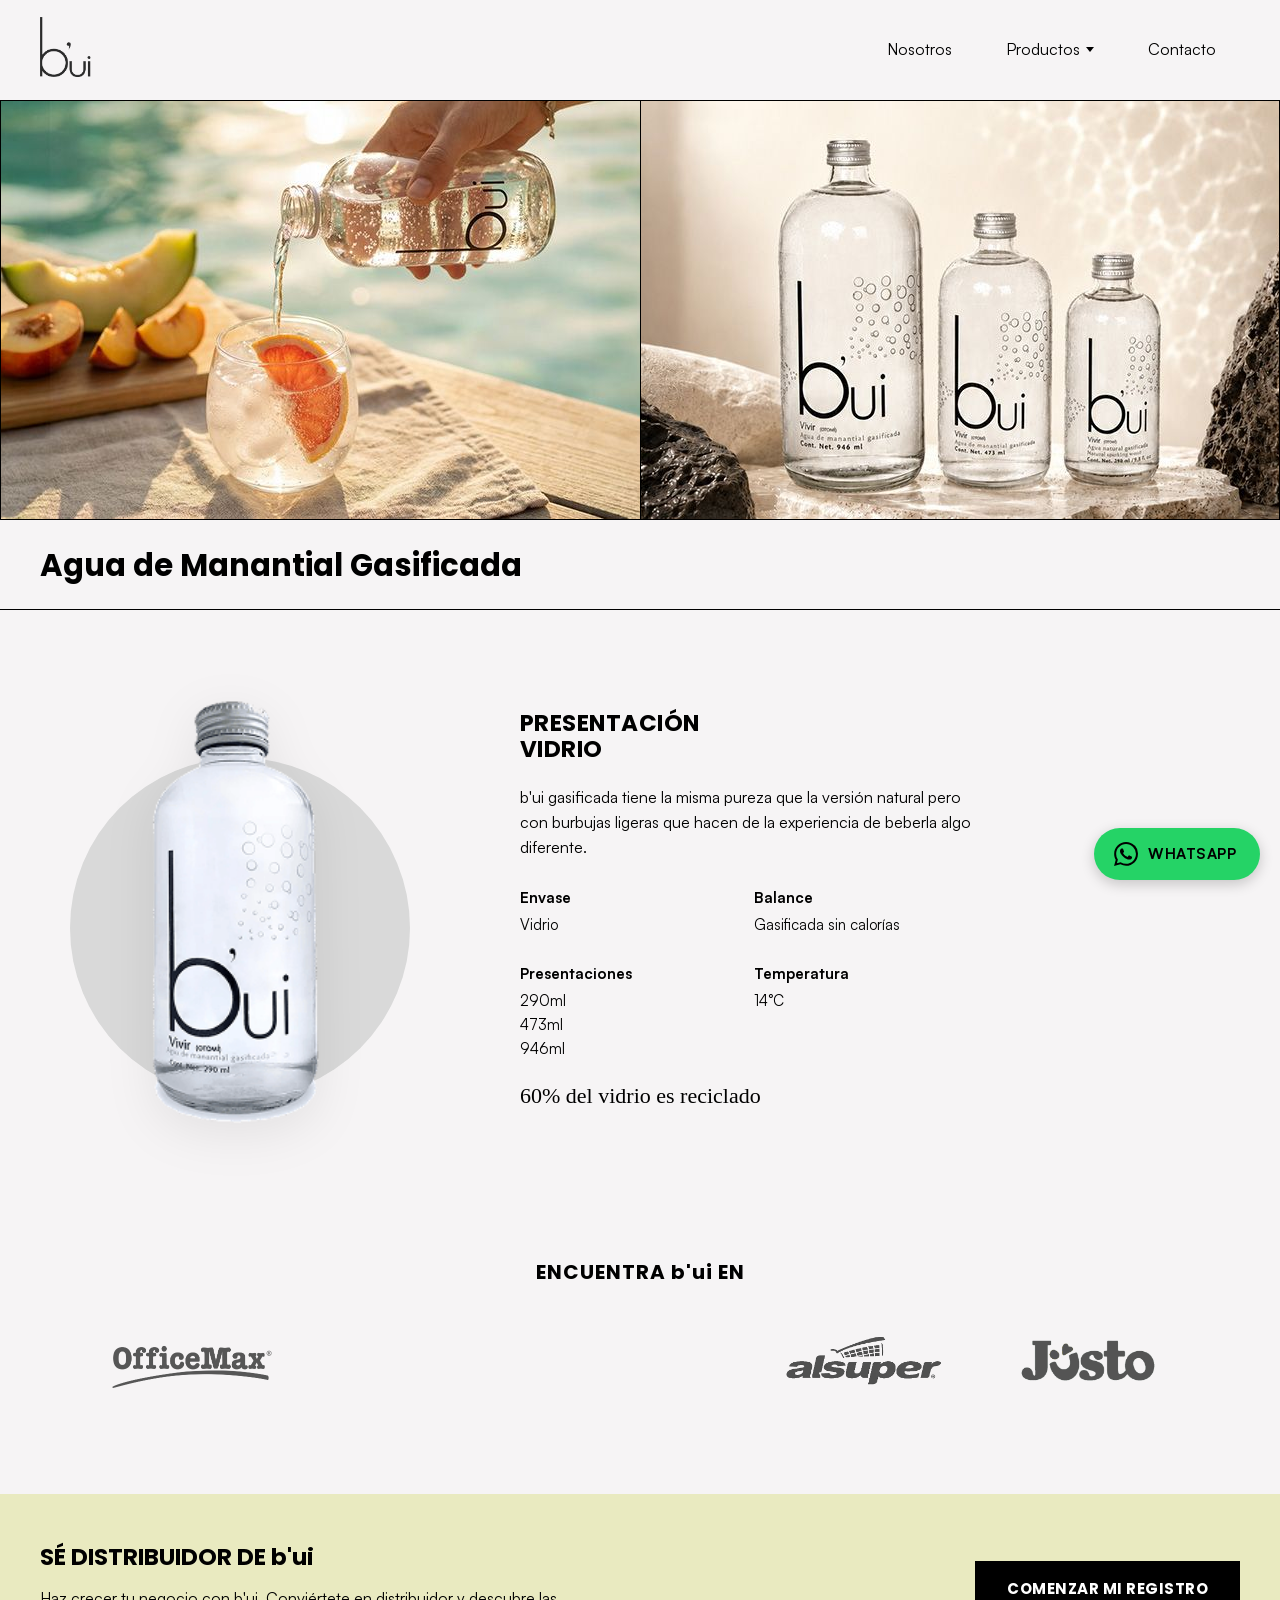
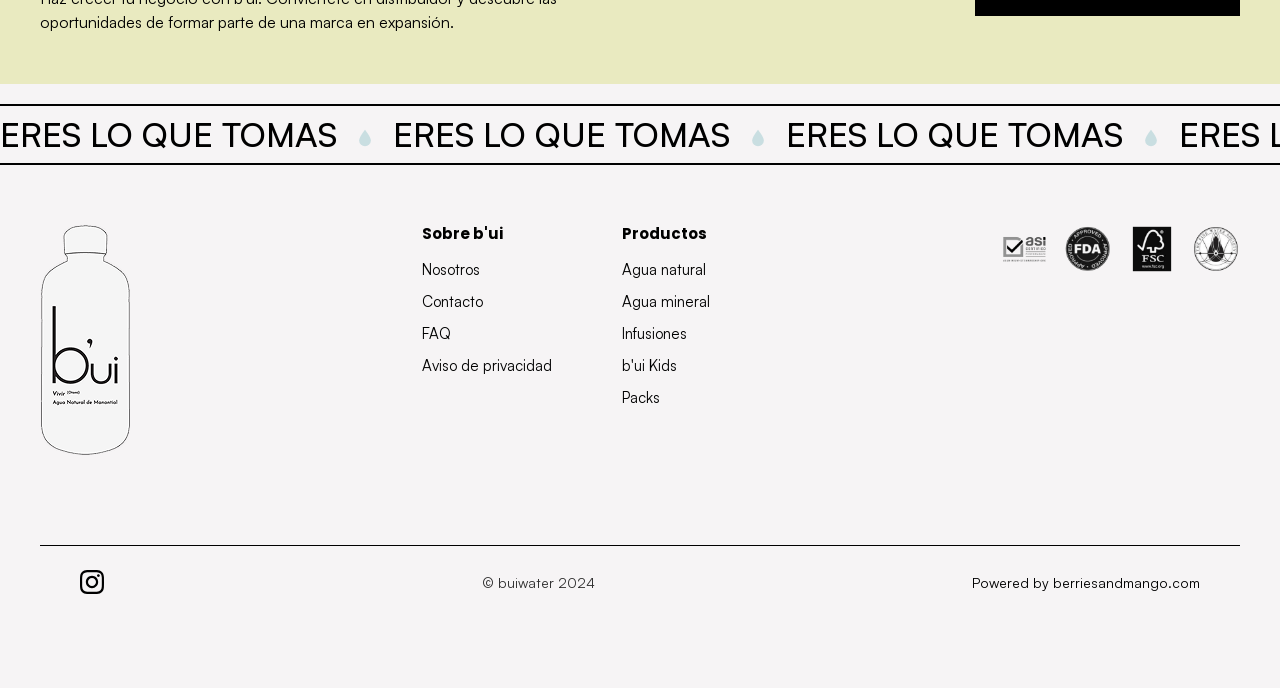
==== commit 0ec098ae: "Add privacy policy page and footer link Co-Authored-By: Claude Sonnet 5.5 <noreply@anthropic.com>" ====
--- a/agua-gasificada.html
+++ b/agua-gasificada.html
@@ -14,7 +14,7 @@
     <link rel="preconnect" href="https://fonts.googleapis.com">
     <link rel="preconnect" href="https://fonts.gstatic.com" crossorigin>
     <link rel="stylesheet" href="https://fonts.googleapis.com/css2?family=Josefin+Sans:wght@400;500;600;700&family=Poppins:wght@400;500;600;700&family=Homemade+Apple&display=swap">
-    <link rel="stylesheet" href="styles.css?v=20261008e">
+    <link rel="stylesheet" href="styles.css?v=20261105a">
     <script src="assets/scripts/index.js" defer></script>
     <script src="assets/scripts/preload-media.js" defer></script>
     <script src="assets/scripts/reveal.js" defer></script>
@@ -200,6 +200,7 @@
                         <a href="sobre-bui.html" class="footer__nav-link">Nosotros</a>
                         <a href="contacto.html" class="footer__nav-link">Contacto</a>
                         <a href="contacto.html#faq" class="footer__nav-link">FAQ</a>
+                        <a href="privacidad.html" class="footer__nav-link">Aviso de privacidad</a>
                     </nav>
                 </div>
                 <div class="footer__nav-col">
--- a/styles.css
+++ b/styles.css
@@ -1,25 +1,26 @@
 
-@import url("assets/fonts/fonts.css?v=20261008e");
-@import url("assets/blocks/loader.css?v=20261008e");
-@import url("assets/blocks/page.css?v=20261008e");
-@import url("assets/blocks/header.css?v=20261008e");
-@import url("assets/blocks/hero.css?v=20261008e");
-@import url("assets/blocks/marquee.css?v=20261008e");
-@import url("assets/blocks/presentaciones.css?v=20261008e");
-@import url("assets/blocks/categorias.css?v=20261008e");
-@import url("assets/blocks/conoce.css?v=20261008e");
-@import url("assets/blocks/propiedades.css?v=20261008e");
-@import url("assets/blocks/productos.css?v=20261008e");
-@import url("assets/blocks/showcase.css?v=20261008e");
-@import url("assets/blocks/encuentra.css?v=20261008e");
-@import url("assets/blocks/distribuidor.css?v=20261008e");
-@import url("assets/blocks/tagline.css?v=20261008e");
-@import url("assets/blocks/sobre.css?v=20261008e");
-@import url("assets/blocks/producto.css?v=20261008e");
-@import url("assets/blocks/kids.css?v=20261008e");
-@import url("assets/blocks/contacto.css?v=20261008e");
-@import url("assets/blocks/footer.css?v=20261008e");
+@import url("assets/fonts/fonts.css?v=20261105a");
+@import url("assets/blocks/loader.css?v=20261105a");
+@import url("assets/blocks/page.css?v=20261105a");
+@import url("assets/blocks/header.css?v=20261105a");
+@import url("assets/blocks/hero.css?v=20261105a");
+@import url("assets/blocks/marquee.css?v=20261105a");
+@import url("assets/blocks/presentaciones.css?v=20261105a");
+@import url("assets/blocks/categorias.css?v=20261105a");
+@import url("assets/blocks/conoce.css?v=20261105a");
+@import url("assets/blocks/propiedades.css?v=20261105a");
+@import url("assets/blocks/productos.css?v=20261105a");
+@import url("assets/blocks/showcase.css?v=20261105a");
+@import url("assets/blocks/encuentra.css?v=20261105a");
+@import url("assets/blocks/distribuidor.css?v=20261105a");
+@import url("assets/blocks/tagline.css?v=20261105a");
+@import url("assets/blocks/sobre.css?v=20261105a");
+@import url("assets/blocks/producto.css?v=20261105a");
+@import url("assets/blocks/kids.css?v=20261105a");
+@import url("assets/blocks/contacto.css?v=20261105a");
+@import url("assets/blocks/footer.css?v=20261105a");
+@import url("assets/blocks/privacidad.css?v=20261105a");
 /* Load last: titles Poppins, body/UI Josefin (menu) */
-@import url("assets/blocks/typography.css?v=20261008e");
-@import url("assets/blocks/reveal.css?v=20261008e");
-@import url("assets/blocks/whatsapp.css?v=20261008e");
+@import url("assets/blocks/typography.css?v=20261105a");
+@import url("assets/blocks/reveal.css?v=20261105a");
+@import url("assets/blocks/whatsapp.css?v=20261105a");
